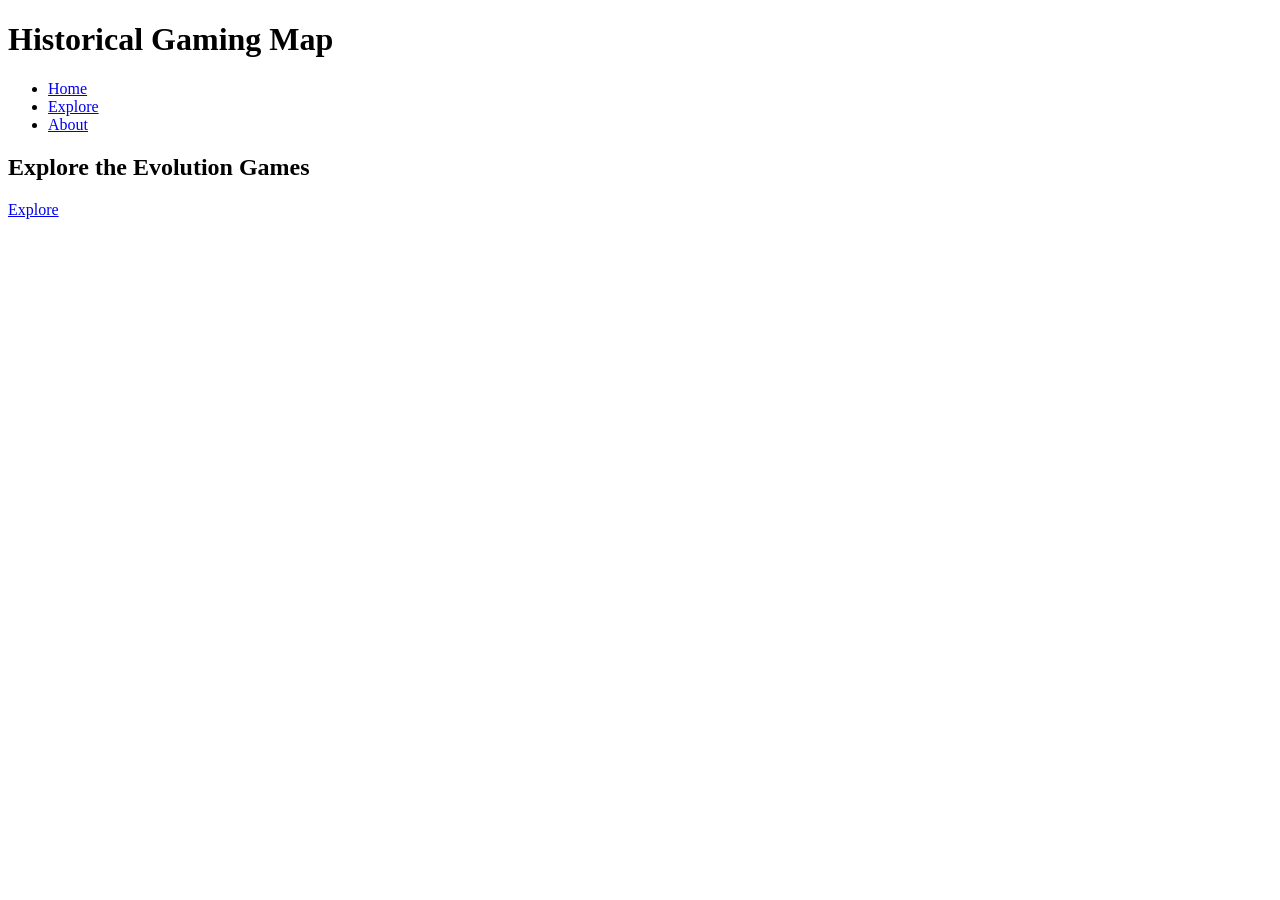
==== index.html @ 4b3b9e88 "Refactor navigation list in index.html Signed-off-by: Mikey <michaeldedeji@gmail.com>" ====
<!DOCTYPE html>
  <html lang="en"> 
   <head>
    <meta charset="UTF-8">
    <meta name="viewport" content="width=device-width, initial-scale=1.0">
    <title>Historical Gaming Map</title>
    <link rel="stylesheet" href="style.css">
</head>
    
   <body>
    <header>
      <h1>Historical Gaming Map</h1>
  <nav>
    <ul>
        <li>
            <a href="index.html">Home</a>
        </li>

        <li>
            <a href="map.html">Explore</a>
        </li>

        <li>
            <a href="about.html">About</a>
        </li>
    </ul>
</nav>
    </header>
<main>
    <section>
       <h2>Explore the Evolution Games</h2>   
          <a href="#">Explore</a>
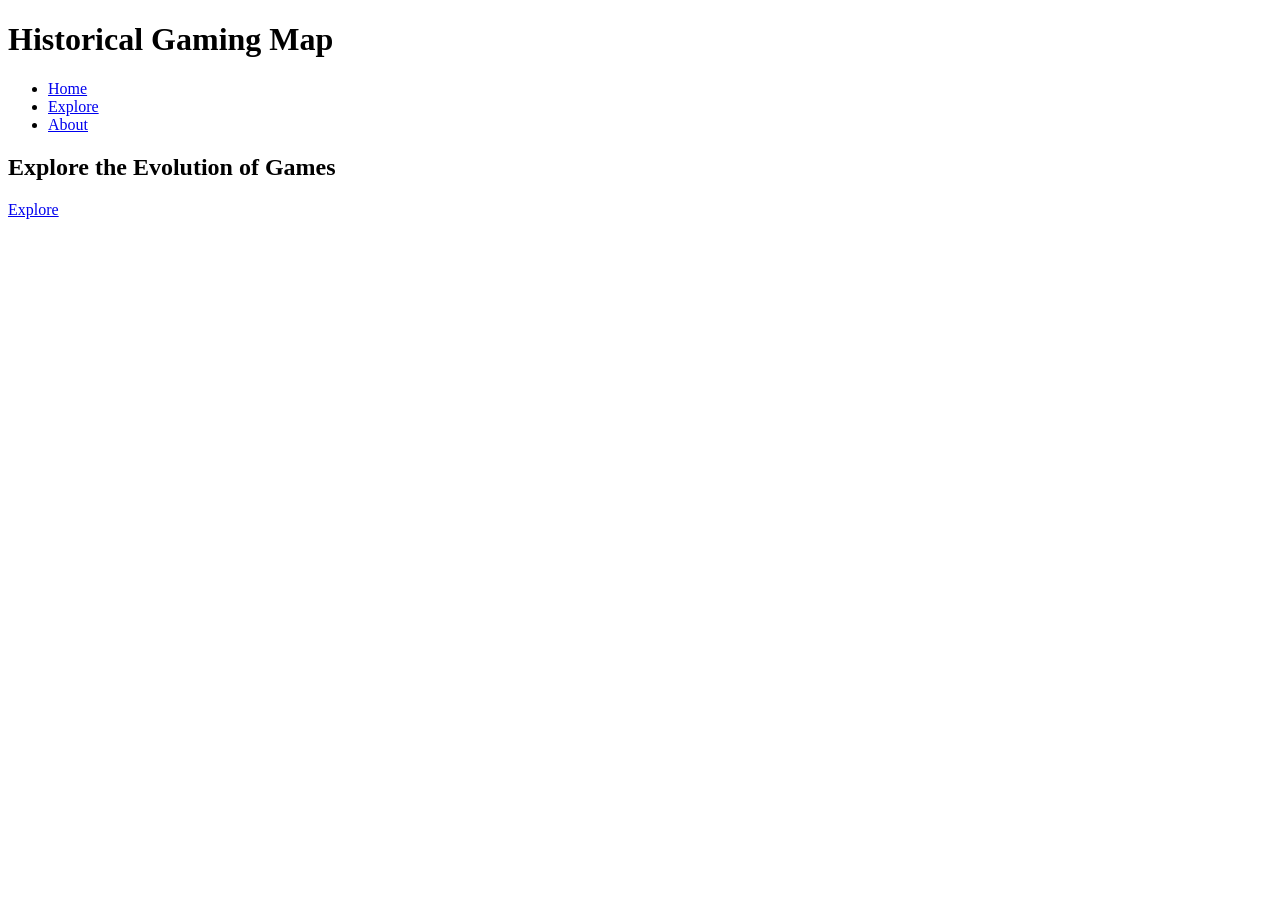
==== commit 5781c3f1: "Update section for game exploration layout Signed-off-by: Mikey <michaeldedeji@gmail.com>" ====
--- a/index.html
+++ b/index.html
@@ -27,6 +27,9 @@
 </nav>
     </header>
 <main>
-    <section>
-       <h2>Explore the Evolution Games</h2>   
-          <a href="#">Explore</a>
+    <section class="game-map">
+    <h2>Explore the Evolution of Games</h2>
+
+    <div class="map-nodes">
+        <a href="#" class="map-node">Explore</a>
+    </div>
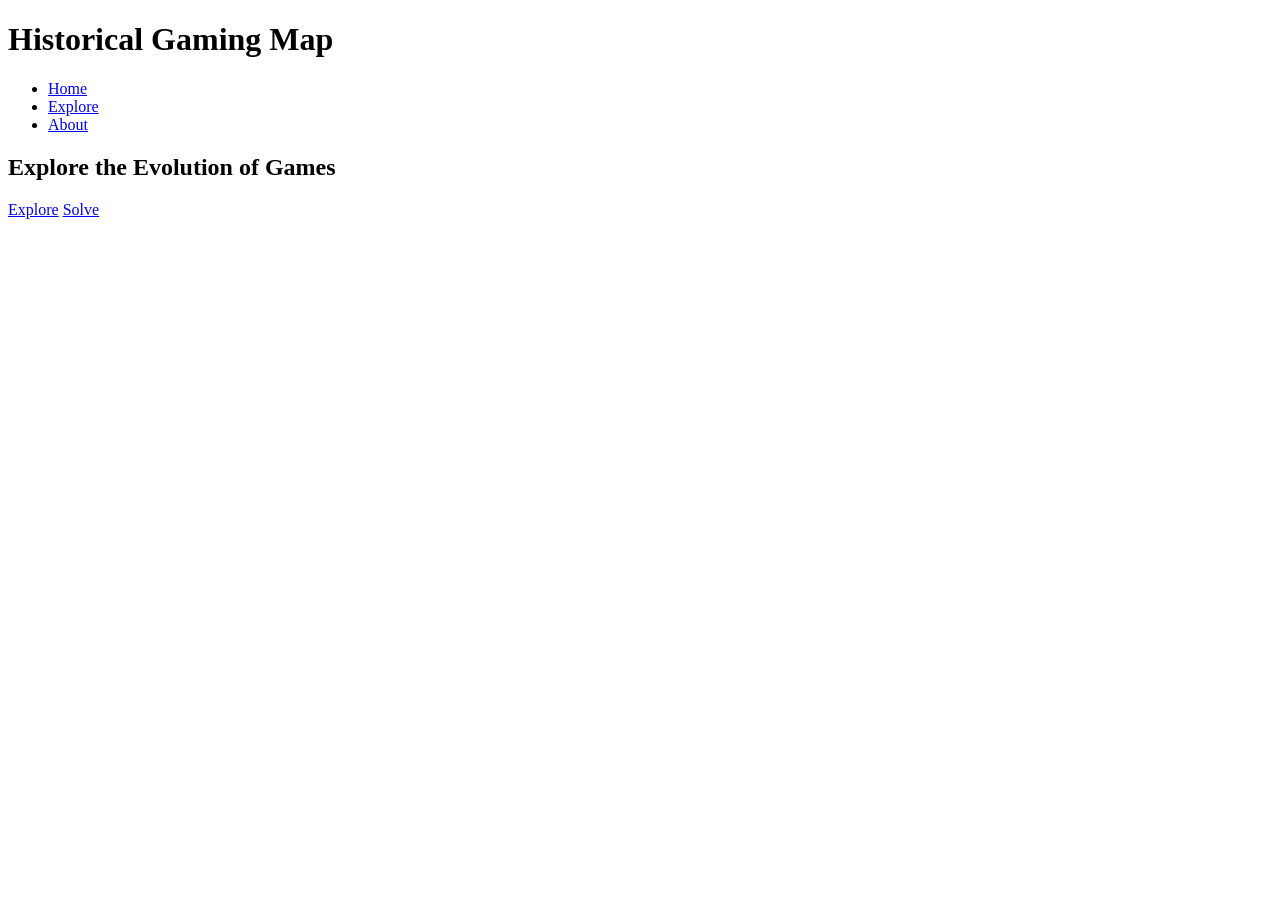
==== commit c136ccaa: "Update index.html Signed-off-by: Mikey <michaeldedeji@gmail.com>" ====
--- a/index.html
+++ b/index.html
@@ -31,5 +31,11 @@
     <h2>Explore the Evolution of Games</h2>
 
     <div class="map-nodes">
-        <a href="#" class="map-node">Explore</a>
-    </div>
+    <a href="#" class="map-node">Explore</a>
+    <a href="#" class="map-node">Solve</a>
+</div>
+</section>
+
+    </main>
+    </body>
+    </html>
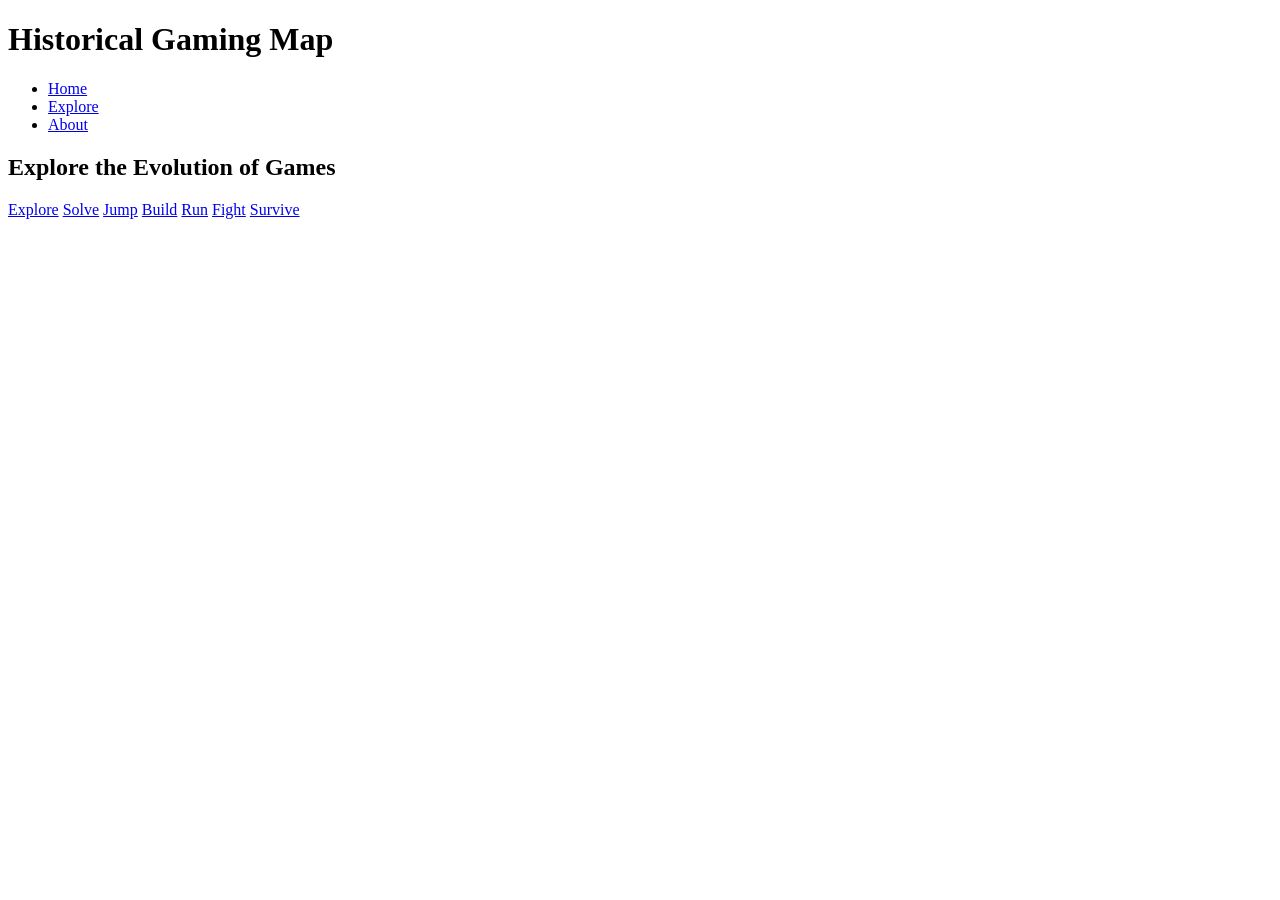
==== commit 661a6dd7: "Add new game actions to the game map Signed-off-by: Mikey <michaeldedeji@gmail.com>" ====
--- a/index.html
+++ b/index.html
@@ -31,10 +31,15 @@
     <h2>Explore the Evolution of Games</h2>
 
     <div class="map-nodes">
-    <a href="#" class="map-node">Explore</a>
-    <a href="#" class="map-node">Solve</a>
+    <a href="#" class="map-node explore ">Explore</a>
+    <a href="#" class="map-node solve">Solve</a>
+    <a href="#" class="map-node jump">Jump</a>
+    <a href="#" class="map-node build">Build</a>
+    <a href="#" class="map-node run">Run</a>
+    <a href="#" class="map-node fight">Fight</a>
+    <a href="#" class="map-node survive">Survive</a>
 </div>
-</section>
+    </section>
 
     </main>
     </body>
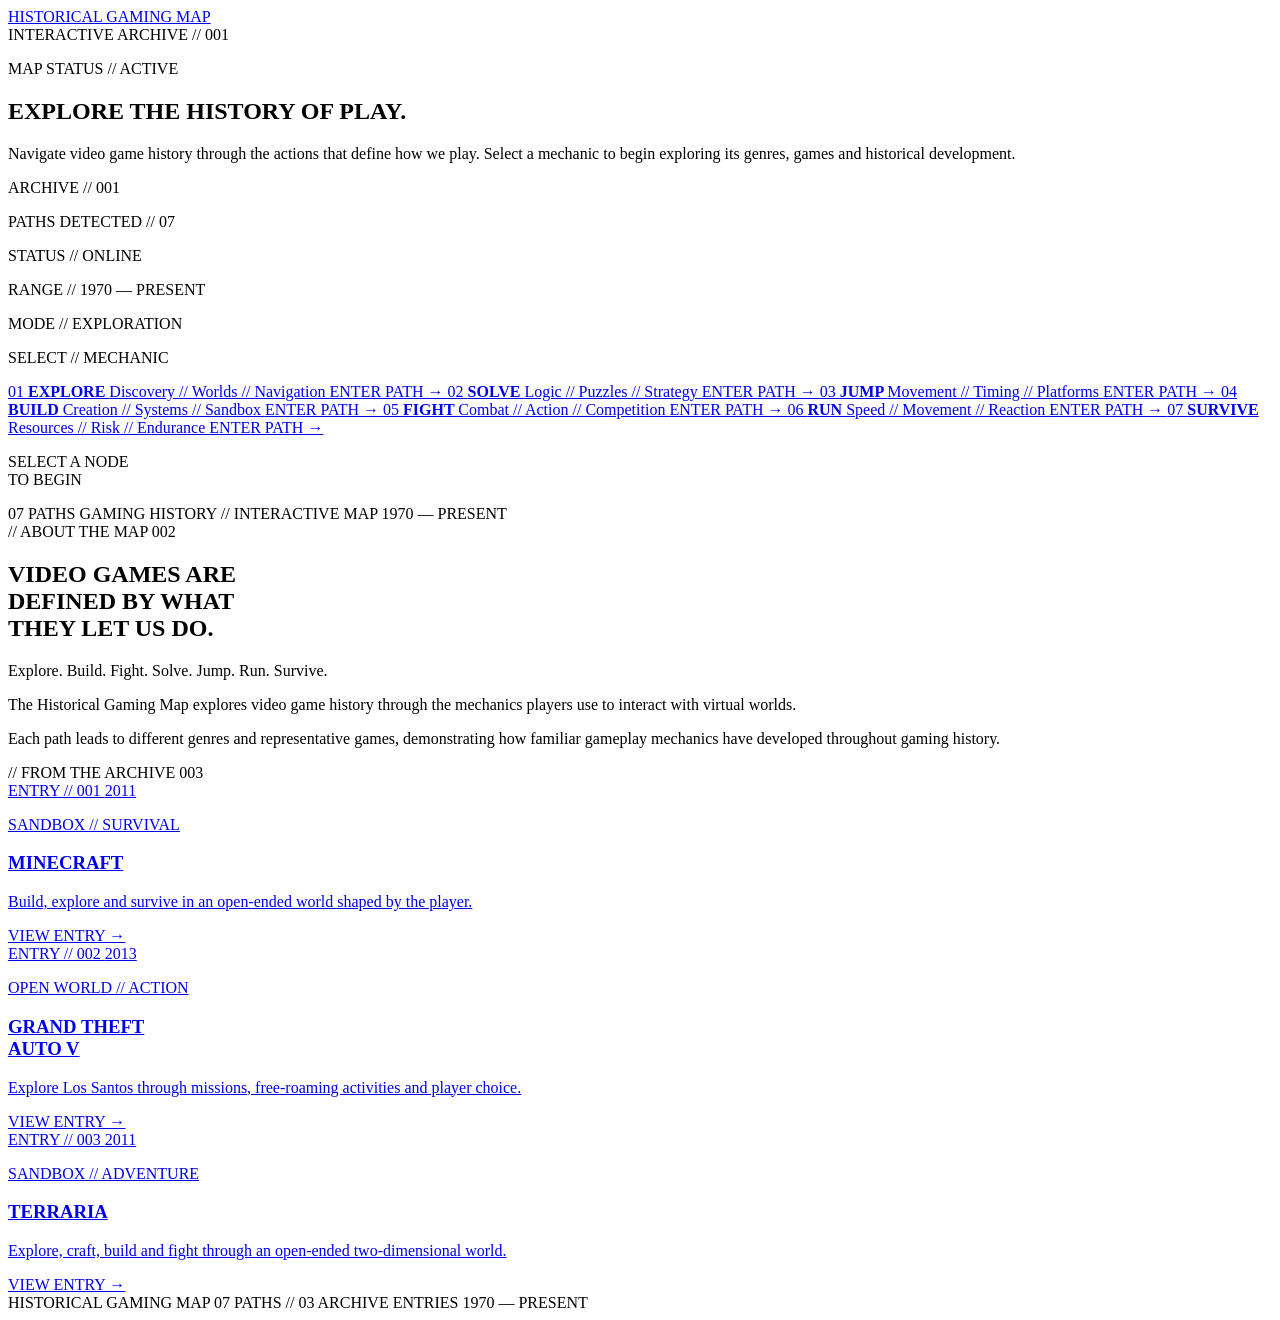
==== commit 2b7cdc06: "Update index.html Signed-off-by: Mikey <michaeldedeji@gmail.com>" ====
--- a/index.html
+++ b/index.html
@@ -1,46 +1,583 @@
 <!DOCTYPE html>
-  <html lang="en"> 
-   <head>
+<html lang="en">
+
+<head>
     <meta charset="UTF-8">
     <meta name="viewport" content="width=device-width, initial-scale=1.0">
+
     <title>Historical Gaming Map</title>
+
     <link rel="stylesheet" href="style.css">
 </head>
-    
-   <body>
-    <header>
-      <h1>Historical Gaming Map</h1>
-  <nav>
-    <ul>
-        <li>
-            <a href="index.html">Home</a>
-        </li>
-
-        <li>
-            <a href="map.html">Explore</a>
-        </li>
-
-        <li>
-            <a href="about.html">About</a>
-        </li>
-    </ul>
-</nav>
-    </header>
-<main>
-    <section class="game-map">
-    <h2>Explore the Evolution of Games</h2>
-
-    <div class="map-nodes">
-    <a href="#" class="map-node explore ">Explore</a>
-    <a href="#" class="map-node solve">Solve</a>
-    <a href="#" class="map-node jump">Jump</a>
-    <a href="#" class="map-node build">Build</a>
-    <a href="#" class="map-node run">Run</a>
-    <a href="#" class="map-node fight">Fight</a>
-    <a href="#" class="map-node survive">Survive</a>
-</div>
-    </section>
+
+<body>
+
+    <main class="home-page">
+
+
+        <!-- =========================
+             TOP NAVIGATION
+        ========================== -->
+
+        <header class="home-nav">
+
+            <a href="index.html" class="home-logo">
+                HISTORICAL GAMING MAP
+            </a>
+
+            <div class="home-nav-info">
+                <span>INTERACTIVE ARCHIVE</span>
+                <span>//</span>
+                <span>001</span>
+            </div>
+
+        </header>
+
+
+        <!-- =========================
+             INTRODUCTION
+        ========================== -->
+
+        <section class="map-intro">
+
+            <p class="map-status">
+                MAP STATUS // ACTIVE
+            </p>
+
+            <h1>
+                EXPLORE THE
+                <span>HISTORY OF PLAY.</span>
+            </h1>
+
+            <p class="map-description">
+                Navigate video game history through the actions that define
+                how we play. Select a mechanic to begin exploring its genres,
+                games and historical development.
+            </p>
+
+        </section>
+
+
+        <!-- =========================
+             INTERACTIVE MAP
+        ========================== -->
+
+        <section class="mechanic-map" id="paths">
+
+
+            <!-- LEFT MAP INFORMATION -->
+
+            <div class="map-interface map-interface-left">
+
+                <p>ARCHIVE // 001</p>
+                <p>PATHS DETECTED // 07</p>
+                <p>STATUS // ONLINE</p>
+
+            </div>
+
+
+            <!-- RIGHT MAP INFORMATION -->
+
+            <div class="map-interface map-interface-right">
+
+                <p>RANGE // 1970 — PRESENT</p>
+                <p>MODE // EXPLORATION</p>
+                <p>SELECT // MECHANIC</p>
+
+            </div>
+
+
+            <!-- =========================
+                 MAP CONNECTION LINES
+            ========================== -->
+
+            <div class="map-line line-one"></div>
+            <div class="map-line line-two"></div>
+            <div class="map-line line-three"></div>
+            <div class="map-line line-four"></div>
+            <div class="map-line line-five"></div>
+
+
+            <!-- =========================
+                 NODE 01 - EXPLORE
+            ========================== -->
+
+            <a href="map.html"
+               class="mechanic-node node-explore">
+
+                <span class="node-number">
+                    01
+                </span>
+
+                <span class="node-dot"></span>
+
+                <strong>
+                    EXPLORE
+                </strong>
+
+                <span class="node-description">
+                    Discovery // Worlds // Navigation
+                </span>
+
+                <span class="node-enter">
+                    ENTER PATH →
+                </span>
+
+            </a>
+
+
+            <!-- =========================
+                 NODE 02 - SOLVE
+            ========================== -->
+
+            <a href="#"
+               class="mechanic-node node-solve">
+
+                <span class="node-number">
+                    02
+                </span>
+
+                <span class="node-dot"></span>
+
+                <strong>
+                    SOLVE
+                </strong>
+
+                <span class="node-description">
+                    Logic // Puzzles // Strategy
+                </span>
+
+                <span class="node-enter">
+                    ENTER PATH →
+                </span>
+
+            </a>
+
+
+            <!-- =========================
+                 NODE 03 - JUMP
+            ========================== -->
+
+            <a href="#"
+               class="mechanic-node node-jump">
+
+                <span class="node-number">
+                    03
+                </span>
+
+                <span class="node-dot"></span>
+
+                <strong>
+                    JUMP
+                </strong>
+
+                <span class="node-description">
+                    Movement // Timing // Platforms
+                </span>
+
+                <span class="node-enter">
+                    ENTER PATH →
+                </span>
+
+            </a>
+
+
+            <!-- =========================
+                 NODE 04 - BUILD
+            ========================== -->
+
+            <a href="#"
+               class="mechanic-node node-build">
+
+                <span class="node-number">
+                    04
+                </span>
+
+                <span class="node-dot"></span>
+
+                <strong>
+                    BUILD
+                </strong>
+
+                <span class="node-description">
+                    Creation // Systems // Sandbox
+                </span>
+
+                <span class="node-enter">
+                    ENTER PATH →
+                </span>
+
+            </a>
+
+
+            <!-- =========================
+                 NODE 05 - FIGHT
+            ========================== -->
+
+            <a href="#"
+               class="mechanic-node node-fight">
+
+                <span class="node-number">
+                    05
+                </span>
+
+                <span class="node-dot"></span>
+
+                <strong>
+                    FIGHT
+                </strong>
+
+                <span class="node-description">
+                    Combat // Action // Competition
+                </span>
+
+                <span class="node-enter">
+                    ENTER PATH →
+                </span>
+
+            </a>
+
+
+            <!-- =========================
+                 NODE 06 - RUN
+            ========================== -->
+
+            <a href="#"
+               class="mechanic-node node-run">
+
+                <span class="node-number">
+                    06
+                </span>
+
+                <span class="node-dot"></span>
+
+                <strong>
+                    RUN
+                </strong>
+
+                <span class="node-description">
+                    Speed // Movement // Reaction
+                </span>
+
+                <span class="node-enter">
+                    ENTER PATH →
+                </span>
+
+            </a>
+
+
+            <!-- =========================
+                 NODE 07 - SURVIVE
+            ========================== -->
+
+            <a href="#"
+               class="mechanic-node node-survive">
+
+                <span class="node-number">
+                    07
+                </span>
+
+                <span class="node-dot"></span>
+
+                <strong>
+                    SURVIVE
+                </strong>
+
+                <span class="node-description">
+                    Resources // Risk // Endurance
+                </span>
+
+                <span class="node-enter">
+                    ENTER PATH →
+                </span>
+
+            </a>
+
+
+            <!-- =========================
+                 MAP INSTRUCTION
+            ========================== -->
+
+            <div class="map-instruction">
+
+                <span class="instruction-line"></span>
+
+                <p>
+                    SELECT A NODE<br>
+                    TO BEGIN
+                </p>
+
+            </div>
+
+
+            <!-- =========================
+                 MAP FOOTER
+            ========================== -->
+
+            <div class="map-footer">
+
+                <span>
+                    07 PATHS
+                </span>
+
+                <span>
+                    GAMING HISTORY // INTERACTIVE MAP
+                </span>
+
+                <span>
+                    1970 — PRESENT
+                </span>
+
+            </div>
+
+        </section>
+
+
+        <!-- =========================
+             ABOUT THE MAP
+        ========================== -->
+
+        <section class="home-about">
+
+            <div class="home-section-label">
+
+                <span>
+                    // ABOUT THE MAP
+                </span>
+
+                <span>
+                    002
+                </span>
+
+            </div>
+
+
+            <div class="about-layout">
+
+
+                <div class="about-title">
+
+                    <h2>
+                        VIDEO GAMES ARE<br>
+                        DEFINED BY WHAT<br>
+                        <span>THEY LET US DO.</span>
+                    </h2>
+
+                </div>
+
+
+                <div class="about-description">
+
+                    <p class="about-mechanics">
+                        Explore. Build. Fight. Solve.
+                        Jump. Run. Survive.
+                    </p>
+
+                    <p>
+                        The Historical Gaming Map explores video game
+                        history through the mechanics players use to
+                        interact with virtual worlds.
+                    </p>
+
+                    <p>
+                        Each path leads to different genres and
+                        representative games, demonstrating how familiar
+                        gameplay mechanics have developed throughout
+                        gaming history.
+                    </p>
+
+                </div>
+
+            </div>
+
+        </section>
+
+
+        <!-- =========================
+             FEATURED ARCHIVE
+        ========================== -->
+
+        <section class="featured-archive">
+
+            <div class="home-section-label">
+
+                <span>
+                    // FROM THE ARCHIVE
+                </span>
+
+                <span>
+                    003
+                </span>
+
+            </div>
+
+
+            <div class="archive-grid">
+
+
+                <!-- =====================
+                     MINECRAFT
+                ====================== -->
+
+                <a href="minecraft.html"
+                   class="archive-entry minecraft-entry">
+
+                    <div class="archive-entry-top">
+
+                        <span>
+                            ENTRY // 001
+                        </span>
+
+                        <span>
+                            2011
+                        </span>
+
+                    </div>
+
+
+                    <div class="archive-entry-content">
+
+                        <p class="archive-type">
+                            SANDBOX // SURVIVAL
+                        </p>
+
+                        <h3>
+                            MINECRAFT
+                        </h3>
+
+                        <p class="archive-summary">
+                            Build, explore and survive in an
+                            open-ended world shaped by the player.
+                        </p>
+
+                    </div>
+
+
+                    <span class="archive-open">
+                        VIEW ENTRY →
+                    </span>
+
+                </a>
+
+
+                <!-- =====================
+                     GRAND THEFT AUTO V
+                ====================== -->
+
+                <a href="gta5.html"
+                   class="archive-entry gta-entry">
+
+                    <div class="archive-entry-top">
+
+                        <span>
+                            ENTRY // 002
+                        </span>
+
+                        <span>
+                            2013
+                        </span>
+
+                    </div>
+
+
+                    <div class="archive-entry-content">
+
+                        <p class="archive-type">
+                            OPEN WORLD // ACTION
+                        </p>
+
+                        <h3>
+                            GRAND THEFT<br>
+                            AUTO V
+                        </h3>
+
+                        <p class="archive-summary">
+                            Explore Los Santos through missions,
+                            free-roaming activities and player choice.
+                        </p>
+
+                    </div>
+
+
+                    <span class="archive-open">
+                        VIEW ENTRY →
+                    </span>
+
+                </a>
+
+
+                <!-- =====================
+                     TERRARIA
+                ====================== -->
+
+                <a href="terraria.html"
+                   class="archive-entry terraria-entry">
+
+                    <div class="archive-entry-top">
+
+                        <span>
+                            ENTRY // 003
+                        </span>
+
+                        <span>
+                            2011
+                        </span>
+
+                    </div>
+
+
+                    <div class="archive-entry-content">
+
+                        <p class="archive-type">
+                            SANDBOX // ADVENTURE
+                        </p>
+
+                        <h3>
+                            TERRARIA
+                        </h3>
+
+                        <p class="archive-summary">
+                            Explore, craft, build and fight through
+                            an open-ended two-dimensional world.
+                        </p>
+
+                    </div>
+
+
+                    <span class="archive-open">
+                        VIEW ENTRY →
+                    </span>
+
+                </a>
+
+            </div>
+
+        </section>
+
+
+        <!-- =========================
+             FOOTER
+        ========================== -->
+
+        <footer class="home-footer">
+
+            <span>
+                HISTORICAL GAMING MAP
+            </span>
+
+            <span>
+                07 PATHS // 03 ARCHIVE ENTRIES
+            </span>
+
+            <span>
+                1970 — PRESENT
+            </span>
+
+        </footer>
+
 
     </main>
-    </body>
-    </html>
+
+</body>
+
+</html>
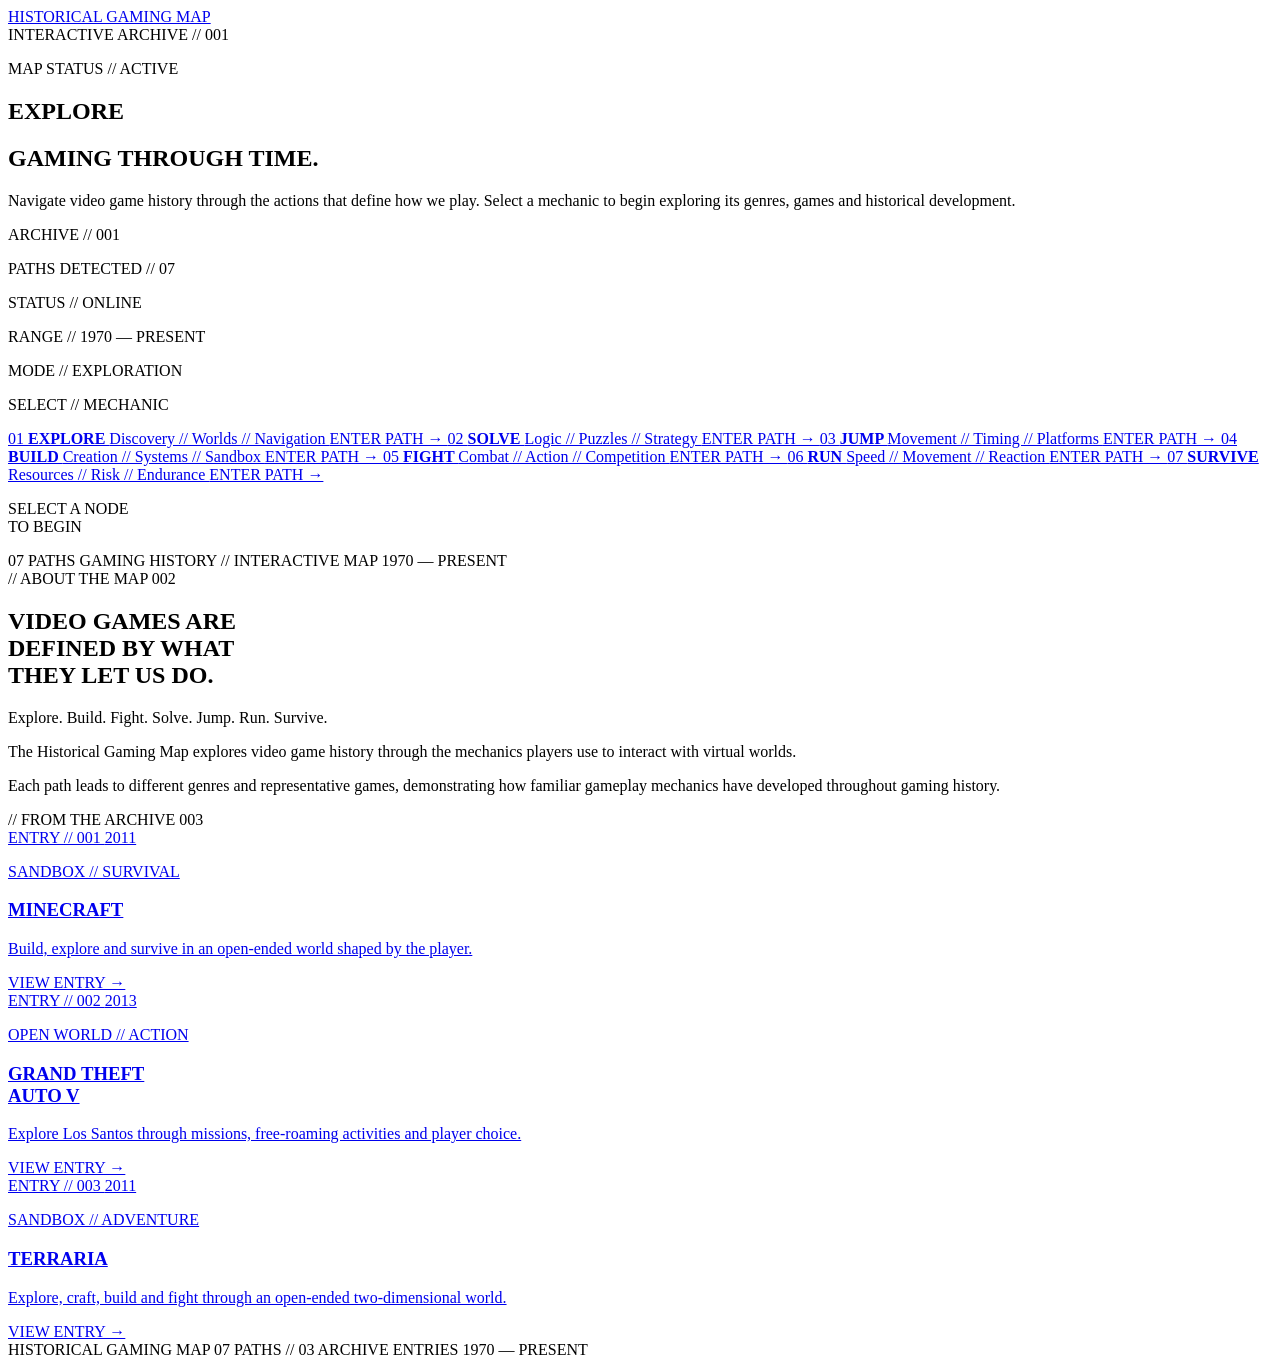
==== commit 9649d379: "Update index.html Signed-off-by: Mikey <michaeldedeji@gmail.com>" ====
--- a/index.html
+++ b/index.html
@@ -44,10 +44,8 @@
                 MAP STATUS // ACTIVE
             </p>
 
-            <h1>
-                EXPLORE THE
-                <span>HISTORY OF PLAY.</span>
-            </h1>
+            <h1>EXPLORE</h1>
+      <h2>GAMING THROUGH TIME.</h2>
 
             <p class="map-description">
                 Navigate video game history through the actions that define
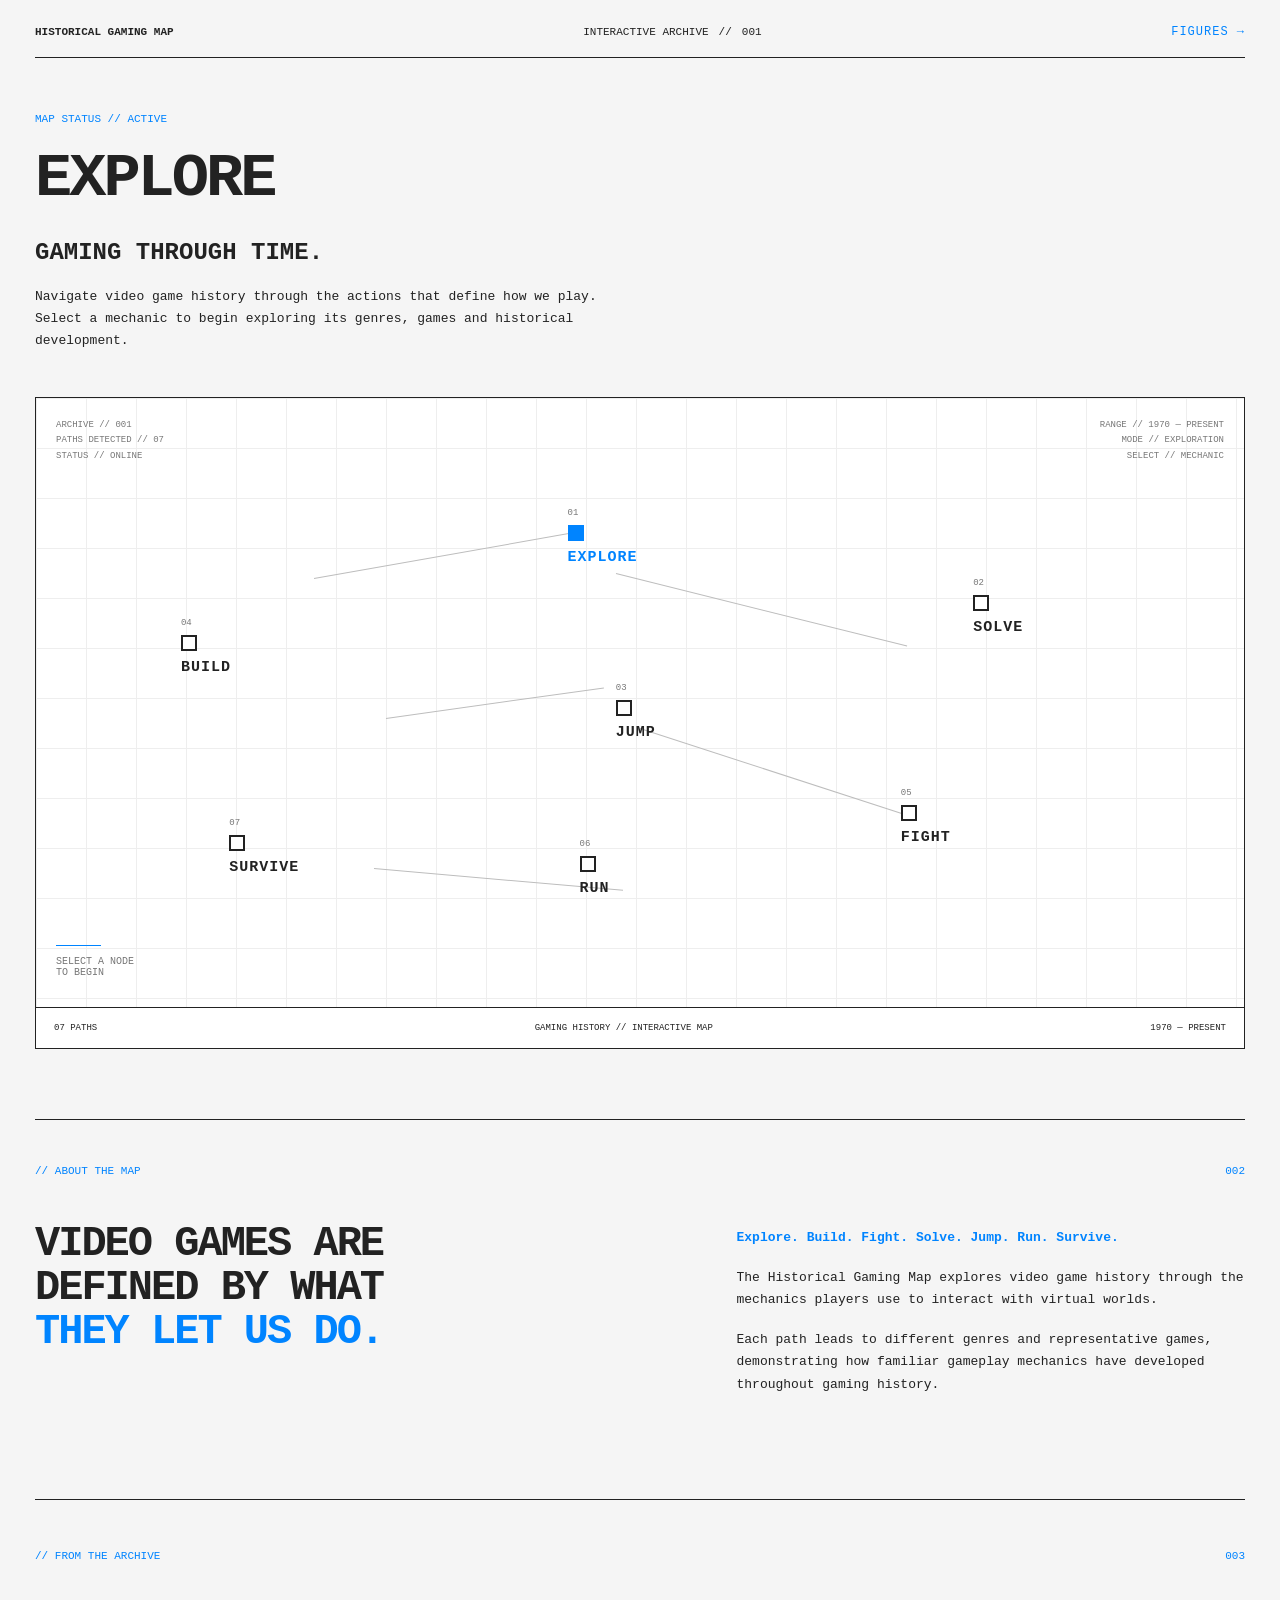
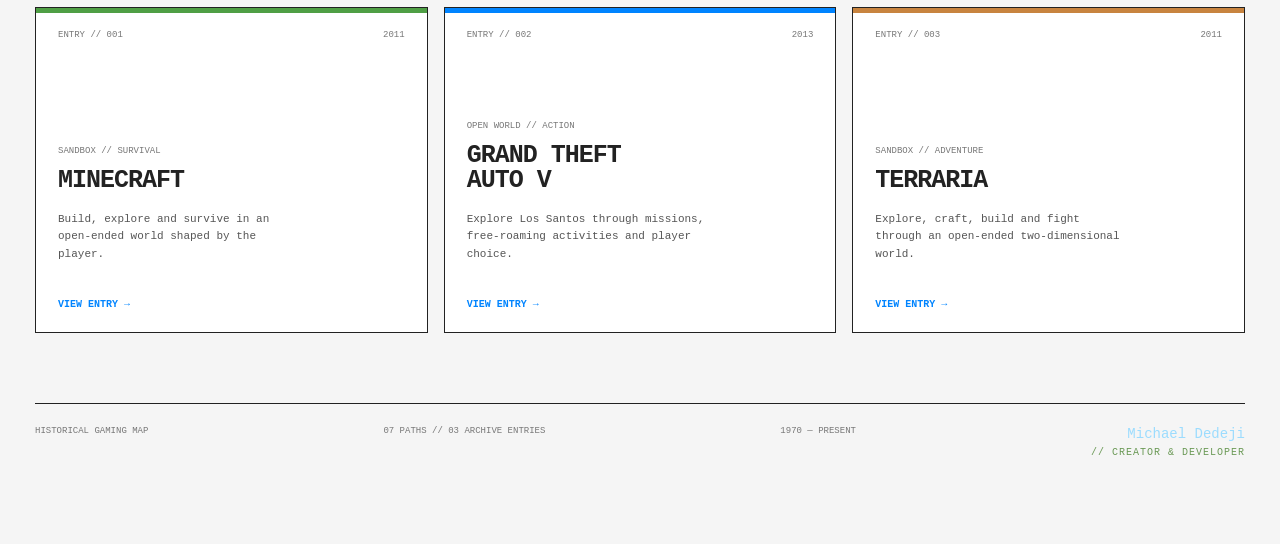
==== commit a1013702: "Add files via upload Signed-off-by: Mikey <michaeldedeji@gmail.com>" ====
--- a/index.html
+++ b/index.html
@@ -1,581 +1,585 @@
-<!DOCTYPE html>
-<html lang="en">
-
-<head>
-    <meta charset="UTF-8">
-    <meta name="viewport" content="width=device-width, initial-scale=1.0">
-
-    <title>Historical Gaming Map</title>
-
-    <link rel="stylesheet" href="style.css">
-</head>
-
-<body>
-
-    <main class="home-page">
-
-
-        <!-- =========================
-             TOP NAVIGATION
-        ========================== -->
-
-        <header class="home-nav">
-
-            <a href="index.html" class="home-logo">
-                HISTORICAL GAMING MAP
-            </a>
-
-            <div class="home-nav-info">
-                <span>INTERACTIVE ARCHIVE</span>
-                <span>//</span>
-                <span>001</span>
-            </div>
-
-        </header>
-
-
-        <!-- =========================
-             INTRODUCTION
-        ========================== -->
-
-        <section class="map-intro">
-
-            <p class="map-status">
-                MAP STATUS // ACTIVE
-            </p>
-
-            <h1>EXPLORE</h1>
-      <h2>GAMING THROUGH TIME.</h2>
-
-            <p class="map-description">
-                Navigate video game history through the actions that define
-                how we play. Select a mechanic to begin exploring its genres,
-                games and historical development.
-            </p>
-
-        </section>
-
-
-        <!-- =========================
-             INTERACTIVE MAP
-        ========================== -->
-
-        <section class="mechanic-map" id="paths">
-
-
-            <!-- LEFT MAP INFORMATION -->
-
-            <div class="map-interface map-interface-left">
-
-                <p>ARCHIVE // 001</p>
-                <p>PATHS DETECTED // 07</p>
-                <p>STATUS // ONLINE</p>
-
-            </div>
-
-
-            <!-- RIGHT MAP INFORMATION -->
-
-            <div class="map-interface map-interface-right">
-
-                <p>RANGE // 1970 — PRESENT</p>
-                <p>MODE // EXPLORATION</p>
-                <p>SELECT // MECHANIC</p>
-
-            </div>
-
-
-            <!-- =========================
-                 MAP CONNECTION LINES
-            ========================== -->
-
-            <div class="map-line line-one"></div>
-            <div class="map-line line-two"></div>
-            <div class="map-line line-three"></div>
-            <div class="map-line line-four"></div>
-            <div class="map-line line-five"></div>
-
-
-            <!-- =========================
-                 NODE 01 - EXPLORE
-            ========================== -->
-
-            <a href="map.html"
-               class="mechanic-node node-explore">
-
-                <span class="node-number">
-                    01
-                </span>
-
-                <span class="node-dot"></span>
-
-                <strong>
-                    EXPLORE
-                </strong>
-
-                <span class="node-description">
-                    Discovery // Worlds // Navigation
-                </span>
-
-                <span class="node-enter">
-                    ENTER PATH →
-                </span>
-
-            </a>
-
-
-            <!-- =========================
-                 NODE 02 - SOLVE
-            ========================== -->
-
-            <a href="#"
-               class="mechanic-node node-solve">
-
-                <span class="node-number">
-                    02
-                </span>
-
-                <span class="node-dot"></span>
-
-                <strong>
-                    SOLVE
-                </strong>
-
-                <span class="node-description">
-                    Logic // Puzzles // Strategy
-                </span>
-
-                <span class="node-enter">
-                    ENTER PATH →
-                </span>
-
-            </a>
-
-
-            <!-- =========================
-                 NODE 03 - JUMP
-            ========================== -->
-
-            <a href="#"
-               class="mechanic-node node-jump">
-
-                <span class="node-number">
-                    03
-                </span>
-
-                <span class="node-dot"></span>
-
-                <strong>
-                    JUMP
-                </strong>
-
-                <span class="node-description">
-                    Movement // Timing // Platforms
-                </span>
-
-                <span class="node-enter">
-                    ENTER PATH →
-                </span>
-
-            </a>
-
-
-            <!-- =========================
-                 NODE 04 - BUILD
-            ========================== -->
-
-            <a href="#"
-               class="mechanic-node node-build">
-
-                <span class="node-number">
-                    04
-                </span>
-
-                <span class="node-dot"></span>
-
-                <strong>
-                    BUILD
-                </strong>
-
-                <span class="node-description">
-                    Creation // Systems // Sandbox
-                </span>
-
-                <span class="node-enter">
-                    ENTER PATH →
-                </span>
-
-            </a>
-
-
-            <!-- =========================
-                 NODE 05 - FIGHT
-            ========================== -->
-
-            <a href="#"
-               class="mechanic-node node-fight">
-
-                <span class="node-number">
-                    05
-                </span>
-
-                <span class="node-dot"></span>
-
-                <strong>
-                    FIGHT
-                </strong>
-
-                <span class="node-description">
-                    Combat // Action // Competition
-                </span>
-
-                <span class="node-enter">
-                    ENTER PATH →
-                </span>
-
-            </a>
-
-
-            <!-- =========================
-                 NODE 06 - RUN
-            ========================== -->
-
-            <a href="#"
-               class="mechanic-node node-run">
-
-                <span class="node-number">
-                    06
-                </span>
-
-                <span class="node-dot"></span>
-
-                <strong>
-                    RUN
-                </strong>
-
-                <span class="node-description">
-                    Speed // Movement // Reaction
-                </span>
-
-                <span class="node-enter">
-                    ENTER PATH →
-                </span>
-
-            </a>
-
-
-            <!-- =========================
-                 NODE 07 - SURVIVE
-            ========================== -->
-
-            <a href="#"
-               class="mechanic-node node-survive">
-
-                <span class="node-number">
-                    07
-                </span>
-
-                <span class="node-dot"></span>
-
-                <strong>
-                    SURVIVE
-                </strong>
-
-                <span class="node-description">
-                    Resources // Risk // Endurance
-                </span>
-
-                <span class="node-enter">
-                    ENTER PATH →
-                </span>
-
-            </a>
-
-
-            <!-- =========================
-                 MAP INSTRUCTION
-            ========================== -->
-
-            <div class="map-instruction">
-
-                <span class="instruction-line"></span>
-
-                <p>
-                    SELECT A NODE<br>
-                    TO BEGIN
-                </p>
-
-            </div>
-
-
-            <!-- =========================
-                 MAP FOOTER
-            ========================== -->
-
-            <div class="map-footer">
-
-                <span>
-                    07 PATHS
-                </span>
-
-                <span>
-                    GAMING HISTORY // INTERACTIVE MAP
-                </span>
-
-                <span>
-                    1970 — PRESENT
-                </span>
-
-            </div>
-
-        </section>
-
-
-        <!-- =========================
-             ABOUT THE MAP
-        ========================== -->
-
-        <section class="home-about">
-
-            <div class="home-section-label">
-
-                <span>
-                    // ABOUT THE MAP
-                </span>
-
-                <span>
-                    002
-                </span>
-
-            </div>
-
-
-            <div class="about-layout">
-
-
-                <div class="about-title">
-
-                    <h2>
-                        VIDEO GAMES ARE<br>
-                        DEFINED BY WHAT<br>
-                        <span>THEY LET US DO.</span>
-                    </h2>
-
-                </div>
-
-
-                <div class="about-description">
-
-                    <p class="about-mechanics">
-                        Explore. Build. Fight. Solve.
-                        Jump. Run. Survive.
-                    </p>
-
-                    <p>
-                        The Historical Gaming Map explores video game
-                        history through the mechanics players use to
-                        interact with virtual worlds.
-                    </p>
-
-                    <p>
-                        Each path leads to different genres and
-                        representative games, demonstrating how familiar
-                        gameplay mechanics have developed throughout
-                        gaming history.
-                    </p>
-
-                </div>
-
-            </div>
-
-        </section>
-
-
-        <!-- =========================
-             FEATURED ARCHIVE
-        ========================== -->
-
-        <section class="featured-archive">
-
-            <div class="home-section-label">
-
-                <span>
-                    // FROM THE ARCHIVE
-                </span>
-
-                <span>
-                    003
-                </span>
-
-            </div>
-
-
-            <div class="archive-grid">
-
-
-                <!-- =====================
-                     MINECRAFT
-                ====================== -->
-
-                <a href="minecraft.html"
-                   class="archive-entry minecraft-entry">
-
-                    <div class="archive-entry-top">
-
-                        <span>
-                            ENTRY // 001
-                        </span>
-
-                        <span>
-                            2011
-                        </span>
-
-                    </div>
-
-
-                    <div class="archive-entry-content">
-
-                        <p class="archive-type">
-                            SANDBOX // SURVIVAL
-                        </p>
-
-                        <h3>
-                            MINECRAFT
-                        </h3>
-
-                        <p class="archive-summary">
-                            Build, explore and survive in an
-                            open-ended world shaped by the player.
-                        </p>
-
-                    </div>
-
-
-                    <span class="archive-open">
-                        VIEW ENTRY →
-                    </span>
-
-                </a>
-
-
-                <!-- =====================
-                     GRAND THEFT AUTO V
-                ====================== -->
-
-                <a href="gta5.html"
-                   class="archive-entry gta-entry">
-
-                    <div class="archive-entry-top">
-
-                        <span>
-                            ENTRY // 002
-                        </span>
-
-                        <span>
-                            2013
-                        </span>
-
-                    </div>
-
-
-                    <div class="archive-entry-content">
-
-                        <p class="archive-type">
-                            OPEN WORLD // ACTION
-                        </p>
-
-                        <h3>
-                            GRAND THEFT<br>
-                            AUTO V
-                        </h3>
-
-                        <p class="archive-summary">
-                            Explore Los Santos through missions,
-                            free-roaming activities and player choice.
-                        </p>
-
-                    </div>
-
-
-                    <span class="archive-open">
-                        VIEW ENTRY →
-                    </span>
-
-                </a>
-
-
-                <!-- =====================
-                     TERRARIA
-                ====================== -->
-
-                <a href="terraria.html"
-                   class="archive-entry terraria-entry">
-
-                    <div class="archive-entry-top">
-
-                        <span>
-                            ENTRY // 003
-                        </span>
-
-                        <span>
-                            2011
-                        </span>
-
-                    </div>
-
-
-                    <div class="archive-entry-content">
-
-                        <p class="archive-type">
-                            SANDBOX // ADVENTURE
-                        </p>
-
-                        <h3>
-                            TERRARIA
-                        </h3>
-
-                        <p class="archive-summary">
-                            Explore, craft, build and fight through
-                            an open-ended two-dimensional world.
-                        </p>
-
-                    </div>
-
-
-                    <span class="archive-open">
-                        VIEW ENTRY →
-                    </span>
-
-                </a>
-
-            </div>
-
-        </section>
-
-
-        <!-- =========================
-             FOOTER
-        ========================== -->
-
-        <footer class="home-footer">
-
-            <span>
-                HISTORICAL GAMING MAP
-            </span>
-
-            <span>
-                07 PATHS // 03 ARCHIVE ENTRIES
-            </span>
-
-            <span>
-                1970 — PRESENT
-            </span>
-
-        </footer>
-
-
-    </main>
-
-</body>
-
-</html>
+<!DOCTYPE html>
+<html lang="en">
+
+<head>
+    <meta charset="UTF-8">
+    <meta name="viewport" content="width=device-width, initial-scale=1.0">
+
+    <title>Historical Gaming Map</title>
+
+    <link rel="stylesheet" href="style.css">
+</head>
+
+<body>
+
+    <main class="home-page">
+
+
+        <!-- =========================
+             TOP NAVIGATION
+        ========================== -->
+
+     
+<header class="home-nav">
+
+    <a href="index.html" class="home-logo">
+        HISTORICAL GAMING MAP
+    </a>
+
+    <div class="home-nav-info">
+        <span>INTERACTIVE ARCHIVE</span>
+        <span>//</span>
+        <span>001</span>
+    </div>
+
+    <a href="figures.html" class="figures-nav-link">
+        FIGURES →
+    </a>
+
+</header>
+
+
+        <!-- =========================
+             INTRODUCTION
+        ========================== -->
+
+        <section class="map-intro">
+
+            <p class="map-status">
+                MAP STATUS // ACTIVE
+            </p>
+
+            <h1>EXPLORE</h1>
+      <h2>GAMING THROUGH TIME.</h2>
+
+            <p class="map-description">
+                Navigate video game history through the actions that define
+                how we play. Select a mechanic to begin exploring its genres,
+                games and historical development.
+            </p>
+
+        </section>
+
+
+        <!-- =========================
+             INTERACTIVE MAP
+        ========================== -->
+
+        <section class="mechanic-map" id="paths">
+
+
+            <!-- LEFT MAP INFORMATION -->
+
+            <div class="map-interface map-interface-left">
+
+                <p>ARCHIVE // 001</p>
+                <p>PATHS DETECTED // 07</p>
+                <p>STATUS // ONLINE</p>
+
+            </div>
+
+
+            <!-- RIGHT MAP INFORMATION -->
+
+            <div class="map-interface map-interface-right">
+
+                <p>RANGE // 1970 — PRESENT</p>
+                <p>MODE // EXPLORATION</p>
+                <p>SELECT // MECHANIC</p>
+
+            </div>
+
+
+            <!-- =========================
+                 MAP CONNECTION LINES
+            ========================== -->
+
+            <div class="map-line line-one"></div>
+            <div class="map-line line-two"></div>
+            <div class="map-line line-three"></div>
+            <div class="map-line line-four"></div>
+            <div class="map-line line-five"></div>
+
+
+            <!-- =========================
+                 NODE 01 - EXPLORE
+            ========================== -->
+
+            <a href="map.html"
+               class="mechanic-node node-explore">
+
+                <span class="node-number">
+                    01
+                </span>
+
+                <span class="node-dot"></span>
+
+                <strong>
+                    EXPLORE
+                </strong>
+
+                <span class="node-description">
+                    Discovery // Worlds // Navigation
+                </span>
+
+                <span class="node-enter">
+                    ENTER PATH →
+                </span>
+
+            </a>
+
+
+            <!-- =========================
+                 NODE 02 - SOLVE
+            ========================== -->
+
+            <a href="#"
+               class="mechanic-node node-solve">
+
+                <span class="node-number">
+                    02
+                </span>
+
+                <span class="node-dot"></span>
+
+                <strong>
+                    SOLVE
+                </strong>
+
+                <span class="node-description">
+                    Logic // Puzzles // Strategy
+                </span>
+
+                <span class="node-enter">
+                    ENTER PATH →
+                </span>
+
+            </a>
+
+
+            <!-- =========================
+                 NODE 03 - JUMP
+            ========================== -->
+
+            <a href="#"
+               class="mechanic-node node-jump">
+
+                <span class="node-number">
+                    03
+                </span>
+
+                <span class="node-dot"></span>
+
+                <strong>
+                    JUMP
+                </strong>
+
+                <span class="node-description">
+                    Movement // Timing // Platforms
+                </span>
+
+                <span class="node-enter">
+                    ENTER PATH →
+                </span>
+
+            </a>
+
+
+            <!-- =========================
+                 NODE 04 - BUILD
+            ========================== -->
+
+            <a href="#"
+               class="mechanic-node node-build">
+
+                <span class="node-number">
+                    04
+                </span>
+
+                <span class="node-dot"></span>
+
+                <strong>
+                    BUILD
+                </strong>
+
+                <span class="node-description">
+                    Creation // Systems // Sandbox
+                </span>
+
+                <span class="node-enter">
+                    ENTER PATH →
+                </span>
+
+            </a>
+
+
+            <!-- =========================
+                 NODE 05 - FIGHT
+            ========================== -->
+
+            <a href="#"
+               class="mechanic-node node-fight">
+
+                <span class="node-number">
+                    05
+                </span>
+
+                <span class="node-dot"></span>
+
+                <strong>
+                    FIGHT
+                </strong>
+
+                <span class="node-description">
+                    Combat // Action // Competition
+                </span>
+
+                <span class="node-enter">
+                    ENTER PATH →
+                </span>
+
+            </a>
+
+
+            <!-- =========================
+                 NODE 06 - RUN
+            ========================== -->
+
+            <a href="#"
+               class="mechanic-node node-run">
+
+                <span class="node-number">
+                    06
+                </span>
+
+                <span class="node-dot"></span>
+
+                <strong>
+                    RUN
+                </strong>
+
+                <span class="node-description">
+                    Speed // Movement // Reaction
+                </span>
+
+                <span class="node-enter">
+                    ENTER PATH →
+                </span>
+
+            </a>
+
+
+            <!-- =========================
+                 NODE 07 - SURVIVE
+            ========================== -->
+
+            <a href="#"
+               class="mechanic-node node-survive">
+
+                <span class="node-number">
+                    07
+                </span>
+
+                <span class="node-dot"></span>
+
+                <strong>
+                    SURVIVE
+                </strong>
+
+                <span class="node-description">
+                    Resources // Risk // Endurance
+                </span>
+
+                <span class="node-enter">
+                    ENTER PATH →
+                </span>
+
+            </a>
+
+
+            <!-- =========================
+                 MAP INSTRUCTION
+            ========================== -->
+
+            <div class="map-instruction">
+
+                <span class="instruction-line"></span>
+
+                <p>
+                    SELECT A NODE<br>
+                    TO BEGIN
+                </p>
+
+            </div>
+
+
+            <!-- =========================
+                 MAP FOOTER
+            ========================== -->
+
+            <div class="map-footer">
+
+                <span>
+                    07 PATHS
+                </span>
+
+                <span>
+                    GAMING HISTORY // INTERACTIVE MAP
+                </span>
+
+                <span>
+                    1970 — PRESENT
+                </span>
+
+            </div>
+
+        </section>
+
+
+        <!-- =========================
+             ABOUT THE MAP
+        ========================== -->
+
+        <section class="home-about">
+
+            <div class="home-section-label">
+
+                <span>
+                    // ABOUT THE MAP
+                </span>
+
+                <span>
+                    002
+                </span>
+
+            </div>
+
+
+            <div class="about-layout">
+
+
+                <div class="about-title">
+
+                    <h2>
+                        VIDEO GAMES ARE<br>
+                        DEFINED BY WHAT<br>
+                        <span>THEY LET US DO.</span>
+                    </h2>
+
+                </div>
+
+
+                <div class="about-description">
+
+                    <p class="about-mechanics">
+                        Explore. Build. Fight. Solve.
+                        Jump. Run. Survive.
+                    </p>
+
+                    <p>
+                        The Historical Gaming Map explores video game
+                        history through the mechanics players use to
+                        interact with virtual worlds.
+                    </p>
+
+                    <p>
+                        Each path leads to different genres and
+                        representative games, demonstrating how familiar
+                        gameplay mechanics have developed throughout
+                        gaming history.
+                    </p>
+
+                </div>
+
+            </div>
+
+        </section>
+
+
+        <!-- =========================
+             FEATURED ARCHIVE
+        ========================== -->
+
+        <section class="featured-archive">
+
+            <div class="home-section-label">
+
+                <span>
+                    // FROM THE ARCHIVE
+                </span>
+
+                <span>
+                    003
+                </span>
+
+            </div>
+
+
+            <div class="archive-grid">
+
+
+                <!-- =====================
+                     MINECRAFT
+                ====================== -->
+
+                <a href="minecraft.html"
+                   class="archive-entry minecraft-entry">
+
+                    <div class="archive-entry-top">
+
+                        <span>
+                            ENTRY // 001
+                        </span>
+
+                        <span>
+                            2011
+                        </span>
+
+                    </div>
+
+
+                    <div class="archive-entry-content">
+
+                        <p class="archive-type">
+                            SANDBOX // SURVIVAL
+                        </p>
+
+                        <h3>
+                            MINECRAFT
+                        </h3>
+
+                        <p class="archive-summary">
+                            Build, explore and survive in an
+                            open-ended world shaped by the player.
+                        </p>
+
+                    </div>
+
+
+                    <span class="archive-open">
+                        VIEW ENTRY →
+                    </span>
+
+                </a>
+
+
+                <!-- =====================
+                     GRAND THEFT AUTO V
+                ====================== -->
+
+                <a href="gta5.html"
+                   class="archive-entry gta-entry">
+
+                    <div class="archive-entry-top">
+
+                        <span>
+                            ENTRY // 002
+                        </span>
+
+                        <span>
+                            2013
+                        </span>
+
+                    </div>
+
+
+                    <div class="archive-entry-content">
+
+                        <p class="archive-type">
+                            OPEN WORLD // ACTION
+                        </p>
+
+                        <h3>
+                            GRAND THEFT<br>
+                            AUTO V
+                        </h3>
+
+                        <p class="archive-summary">
+                            Explore Los Santos through missions,
+                            free-roaming activities and player choice.
+                        </p>
+
+                    </div>
+
+
+                    <span class="archive-open">
+                        VIEW ENTRY →
+                    </span>
+
+                </a>
+
+
+                <!-- =====================
+                     TERRARIA
+                ====================== -->
+
+                <a href="terraria.html"
+                   class="archive-entry terraria-entry">
+
+                    <div class="archive-entry-top">
+
+                        <span>
+                            ENTRY // 003
+                        </span>
+
+                        <span>
+                            2011
+                        </span>
+
+                    </div>
+
+
+                    <div class="archive-entry-content">
+
+                        <p class="archive-type">
+                            SANDBOX // ADVENTURE
+                        </p>
+
+                        <h3>
+                            TERRARIA
+                        </h3>
+
+                        <p class="archive-summary">
+                            Explore, craft, build and fight through
+                            an open-ended two-dimensional world.
+                        </p>
+
+                    </div>
+
+
+                    <span class="archive-open">
+                        VIEW ENTRY →
+                    </span>
+
+                </a>
+
+            </div>
+
+        </section>
+
+
+        <!-- =========================
+             FOOTER
+        ========================== -->
+
+        
+<footer class="home-footer">
+
+    <span>
+        HISTORICAL GAMING MAP
+    </span>
+
+    <span>
+        07 PATHS // 03 ARCHIVE ENTRIES
+    </span>
+
+    <span>
+        1970 — PRESENT
+    </span>
+
+    <span class="creator-signature">
+        <span class="signature-name">Michael Dedeji</span>
+        <span class="signature-role">// CREATOR & DEVELOPER</span>
+    </span>
+
+</footer>
--- a/style.css
+++ b/style.css
@@ -0,0 +1,2257 @@
+body {
+    margin: 0;
+    font-family: Consolas, monospace !important;
+    background-color: #f5f5f5;
+    color: #222222;
+}
+header {
+    display: flex;
+    justify-content: space-between;
+    align-items: center;
+}
+nav ul {
+    display: flex;
+    list-style: none;
+    gap: 20px;
+}
+.map-node {
+    position: absolute;
+    border: 1px solid blue;
+    padding: 20px 30px;
+    border-radius: 10%;
+    text-decoration: none;
+    color: black;
+}
+.map-node:hover {
+    background-color: blue;
+    color: white;
+}
+.map-nodes {
+    position: relative;
+    height: 600px;
+    border: 1px solid black;
+}
+.explore {
+    top: 20px;
+    left: 100px;
+}
+.solve {
+    top: 20px;
+    left: 500px;
+}
+.jump {
+    top: 140px;
+    left: 180px;
+}
+.build {
+    top: 140px;
+    left: 600px;
+}
+.create {
+    top: 260px;
+    left: 390px;
+}
+.run {
+    top: 380px;
+    left: 120px;
+}
+.fight {
+    top: 380px;
+    left: 580px;
+}
+.survive {
+    top: 500px;
+    left: 390px;
+}
+.explorer-header {
+    display: flex;
+    align-items: center;
+    justify-content: space-between;
+}
+.genre-node {
+    position: absolute;
+    border: 1px solid blue;
+    padding: 20px 30px;
+    border-radius: 10%;
+    text-decoration: none;
+    color: black;
+}
+.genre-nodes {
+    position: relative;
+    height: 600px;
+    border: 1px solid black;
+}
+.adventure {
+    top: 40px;
+    left: 100px;
+}
+.game-comparison {
+    top: 35px;
+    left: 500px;
+}
+.open-world {
+    top: 160px;
+    left: 280px;
+}
+.sandbox {
+    top: 300px;
+    left: 70px;
+}
+.survival {
+    top: 300px;
+    left: 500px;
+}
+.genre-page {
+    max-width: 1100px;
+    margin: 0 auto;
+    padding: 40px;
+}
+.genre-section {
+    background-color: white;
+    border: 1px solid #222222;
+    border-radius: 0;
+    padding: 25px;
+    margin: 20px 0;
+}
+.genre-section h2 {
+    margin-top: 0;
+    font-size: 18px;
+    text-transform: uppercase;
+    letter-spacing: 1px;
+}
+.genre-section h2::before {
+    content: "// ";
+    color: blue;
+}
+.game-list {
+    display: grid;
+    grid-template-columns: repeat(3, 1fr);
+    gap: 18px;
+    margin-top: 25px;
+}
+.game-card {
+    border: 1px solid #222222;
+    padding: 25px;
+    min-height: 170px;
+    background-color: white;
+    transition: 0.2s;
+}
+.game-card:hover {
+    background-color: #0084ff;
+    transform: translateY(-5px);
+}
+.game-card:hover,
+.game-card:hover .game-year {
+    color: white;
+}
+.game-card h3 {
+    font-size: 18px;
+    margin: 15px 0;
+}
+.game-card p {
+    margin: 0;
+    line-height: 1.5;
+}
+.game-year {
+    color: #0084ff;
+    font-size: 13px;
+    font-weight: bold;
+    letter-spacing: 2px;
+}
+.genre-header {
+    margin-top: 35px;
+    margin-bottom: 25px;
+    padding: 35px;
+    border: 1px solid #222222;
+    background-color: rgb(0, 132, 255);
+}
+.info-grid {
+    display: grid;
+    grid-template-columns: 1fr 1fr;
+    gap: 20px;
+    margin-bottom: 18px;
+}
+.info-grid .genre-section {
+    margin: 0;
+    min-height: 150px;
+}
+.related-list {
+    display: flex;
+    gap: 15px;
+    margin-top: 25px;
+    flex-wrap: wrap;
+}
+.related-list a {
+    border: 1px solid #222222;
+    padding: 15px 22px;
+    text-decoration: none;
+    color: #222222;
+    background-color: white;
+    transition: 0.2s;
+}
+.related-list a:hover {
+    background-color: #0084ff;
+    color: white;
+    transform: translateX(5px);
+}
+.game-list {
+    display: grid;
+    grid-template-columns: repeat(3, 1fr);
+    gap: 18px;
+    margin-top: 18px;
+    margin-bottom: 0;
+}
+.game_list {
+    display: grid;
+    grid-template-columns: repeat(3, 1fr);
+    gap: 16px;
+    margin-top: 18px 0 0 0;
+    padding: 0;
+}
+.related-list {
+    display: grid;
+    grid-template-columns: 1fr 1fr;
+    gap: 15px;
+    margin-top: 25px;
+}
+.related-list a:last-child {
+    grid-column: 1 / 3;
+    justify-self: center;
+}
+.game-card {
+    display: block;
+    text-decoration: none !important;
+    color: #222222 !important;
+    background-color: white;
+    border: 1px solid #222222;
+    padding: 22px;
+    transition: 0.2s;
+}
+.game-card p,
+.game-card h3 {
+    color: inherit;
+    text-decoration: none;
+}
+.game-card .game-year {
+    color: #0084ff;
+}
+.game-card:hover {
+    background-color: #027e21;
+    color: white !important;
+    transform: translateY(-4px);
+}
+.game-card:hover .game-year {
+    color: white;
+}
+.game-hero {
+    background-color: #008d1f;
+    border: 1px solid #222222;
+    padding: 35px;
+    margin: 30px 0;
+}
+.game-hero-top {
+    display: flex;
+    justify-content: space-between;
+    font-size: 12px;
+    margin-bottom: 55px;
+}
+.game-hero-top p {
+    margin: 0;
+}
+.game-hero-main {
+    display: flex;
+    justify-content: space-between;
+    align-items: flex-end;
+}
+.game-hero h1 {
+    font-size: 52px;
+    margin: 0;
+    letter-spacing: -2px;
+}
+.game-tagline {
+    margin: 10px 0 0;
+}
+.game-hero-year {
+    font-size: 48px;
+    font-weight: bold;
+}
+.game-data-section {
+    margin-top: 35px;
+}
+.game-data-section h2 {
+    font-size: 16px;
+    margin-bottom: 12px;
+}
+.game-data-section h2 span {
+    color: #5fae4e;
+}
+.game-data-grid {
+    display: grid;
+    grid-template-columns: repeat(4, 1fr);
+    border: 1px solid #222222;
+    background-color: white;
+}
+.data-box {
+    padding: 22px;
+    border-right: 1px solid #222222;
+}
+.data-box:last-child {
+    border-right: none;
+}
+.data-box p {
+    margin: 0 0 12px 0;
+    font-size: 11px;
+    color: #777777;
+    letter-spacing: 1px;
+}
+.data-box h3 {
+    margin: 0;
+    font-size: 16px;
+    font-weight: normal;
+}
+.overview-layout {
+    display: grid;
+    grid-template-columns: 2fr 1fr;
+    gap: 20px;
+    margin-top: 35px;
+    margin-bottom: 45px;
+}
+.overview-section {
+    padding-right: 30px;
+}
+.overview-section h2 {
+    margin-top: 0;
+    font-size: 20px;
+}
+.overview-section h2 span {
+    color: #5fae4e;
+}
+.overview-section p {
+    line-height: 1.7;
+    font-size: 14px;
+}
+.importance-panel {
+    border: 1px solid #222222;
+    background-color: white;
+    padding: 25px;
+}
+.importance-panel h2 {
+    margin: 0 0 30px 0;
+    font-size: 16px;
+    border-bottom: 1px solid #222222;
+    padding-bottom: 15px;
+}
+.stat {
+    margin-bottom: 25px;
+}
+.stat:last-child {
+    margin-bottom: 0;
+}
+.stat-heading {
+    display: flex;
+    justify-content: space-between;
+    font-size: 11px;
+    margin-bottom: 8px;
+}
+.stat-heading span:last-child {
+    color: #5fae4e;
+    font-weight: bold;
+}
+.stat-bar {
+    width: 100%;
+    height: 8px;
+    background-color: #e5e5e5;
+    border: 1px solid #222222;
+}
+.stat-fill {
+    height: 100%;
+    background-color: #5fae4e;
+}
+.stat-fill.freedom {
+    width: 96%;
+}
+.stat-fill.exploration {
+    width: 90%;
+}
+.stat-fill.creativity {
+    width: 100%;
+}
+.wiki-section {
+    margin-top: 40px;
+}
+.wiki-section > h2 {
+    font-size: 20px;
+    margin-bottom: 20px;
+}
+.wiki-section > h2 span {
+    color: #5fae4e;
+}
+.wiki-section > p {
+    line-height: 1.6;
+    font-size: 13px;
+}
+.timeline {
+    display: grid;
+    grid-template-columns: repeat(4, 1fr);
+    margin-top: 40px;
+    position: relative;
+}
+.timeline::before {
+    content: "";
+    position: absolute;
+    top: 42px;
+    left: 0;
+    right: 0;
+    height: 1px;
+    background-color: #222222;
+}
+.timeline-event {
+    position: relative;
+    padding-right: 25px;
+}
+.timeline-year {
+    font-size: 13px;
+    font-weight: bold;
+    margin-bottom: 20px;
+}
+.timeline-dot {
+    width: 11px;
+    height: 11px;
+    background-color: #1b6d08;
+    border: 1px solid #222222;
+    position: relative;
+    z-index: 2;
+    margin-bottom: 20px;
+}
+.timeline-event h3 {
+    font-size: 14px;
+    margin: 0 0 8px 0;
+}
+.timeline-event p {
+    font-size: 11px;
+    line-height: 1.5;
+    margin: 0;
+    max-width: 160px;
+}
+.gameplay-grid {
+    display: grid;
+    grid-template-columns: repeat(3, 1fr);
+    gap: 15px;
+    margin-top: 28px;
+}
+.gameplay-box {
+    position: relative;
+    background-color: white;
+    border: 1px solid #222222;
+    padding: 25px;
+    min-height: 150px;
+    transition: 0.2s;
+}
+.gameplay-number {
+    color: #4f9f45;
+    font-size: 12px;
+    margin: 0 0 30px 0;
+}
+.gameplay-box h3 {
+    font-size: 18px;
+    margin: 0 0 12px 0;
+}
+.gameplay-box p:last-child {
+    font-size: 12px;
+    line-height: 1.6;
+    margin: 0;
+}
+.gameplay-box::before {
+    content: "";
+    position: absolute;
+    top: 0;
+    left: 0;
+    width: 0;
+    height: 4px;
+    background-color: #4f9f45;
+    transition: 0.25s;
+}
+.gameplay-box:hover {
+    transform: translateY(-5px);
+}
+.gameplay-box:hover::before {
+    width: 100%;
+}
+.freedom-section {
+    margin-top: 60px;
+    padding: 35px 0;
+    border-top: 1px solid #222222;
+    border-bottom: 1px solid #222222;
+}
+.freedom-label {
+    display: flex;
+    justify-content: space-between;
+    font-size: 11px;
+    margin-bottom: 35px;
+}
+.freedom-label span:first-child {
+    color: #4f9f45;
+    font-weight: bold;
+}
+.freedom-label span:last-child {
+    color: #777777;
+}
+.freedom-statement {
+    font-size: 38px;
+    line-height: 1.1;
+    letter-spacing: -1px;
+    margin: 0 0 35px 0;
+    max-width: 650px;
+}
+.freedom-content {
+    display: grid;
+    grid-template-columns: 1fr 1fr;
+    gap: 45px;
+}
+.freedom-content p {
+    margin: 0;
+    font-size: 13px;
+    line-height: 1.7;
+}
+.significance-section {
+    position: relative;
+    margin-top: 60px;
+    padding: 45px 0 55px 0;
+    overflow: hidden;
+}
+.significance-number {
+    position: absolute;
+    right: 15px;
+    top: 5px;
+    font-size: 150px;
+    font-weight: bold;
+    line-height: 1;
+    color: #4f9f45;
+    opacity: 0.10;
+    pointer-events: none;
+}
+.significance-content {
+    position: relative;
+    z-index: 1;
+    max-width: 700px;
+}
+.archive-label {
+    color: #4f9f45;
+    font-size: 11px !important;
+    letter-spacing: 1px;
+    margin-bottom: 20px;
+}
+.significance-content h2 {
+    font-size: 24px;
+    margin: 0 0 25px 0;
+}
+.significance-content > p:not(.archive-label) {
+    font-size: 13px;
+    line-height: 1.7;
+    margin-bottom: 15px;
+}
+.game-page-navigation {
+    display: flex;
+    justify-content: space-between;
+    align-items: center;
+    border-top: 1px solid #222222;
+    padding: 25px 0 40px 0;
+    margin-top: 10px;
+}
+.game-page-navigation a {
+    color: #222222;
+    text-decoration: none;
+    font-size: 12px;
+    transition: 0.2s;
+}
+.game-page-navigation a:hover {
+    color: #4f9f45;
+}
+.game-page-navigation a:last-child {
+    text-align: right;
+}
+.game-data-section {
+    margin-bottom: 50px;
+}
+.overview-layout {
+    margin-bottom: 60px;
+}
+.timeline {
+    margin-bottom: 60px;
+}
+.home-hero {
+    position: relative;
+    min-height: 520px;
+    margin: 30px 35px 60px 35px;
+    padding: 35px;
+    background-color: #0084ff;
+    border: 1px solid #222222;
+    display: flex;
+    flex-direction: column;
+    justify-content: space-between;
+    overflow: hidden;
+}
+.home-hero-top {
+    display: flex;
+    justify-content: space-between;
+    font-size: 11px;
+    position: relative;
+    z-index: 2;
+}
+.home-hero-top p {
+    margin: 0;
+}
+.home-hero-content {
+    display: grid;
+    grid-template-columns: 1.4fr 0.6fr;
+    gap: 60px;
+    align-items: end;
+    position: relative;
+    z-index: 2;
+}
+.home-hero-title h1 {
+    margin: 0;
+    font-size: 72px;
+    line-height: 0.9;
+    letter-spacing: -4px;
+}
+.home-hero-title span {
+    color: white;
+}
+.home-hero-description {
+    padding-bottom: 8px;
+}
+.home-hero-description p {
+    font-size: 14px;
+    line-height: 1.6;
+    max-width: 330px;
+    margin: 0 0 30px 0;
+}
+.hero-button {
+    display: inline-block;
+    border: 1px solid #222222;
+    background-color: white;
+    color: #222222;
+    text-decoration: none;
+    padding: 14px 20px;
+    font-size: 12px;
+    transition: 0.2s;
+}
+.hero-button:hover {
+    background-color: #222222;
+    color: white;
+    transform: translateX(5px);
+}
+.home-hero-bottom {
+    display: flex;
+    justify-content: space-between;
+    font-size: 11px;
+    position: relative;
+    z-index: 2;
+}
+.home-hero-bottom p {
+    margin: 0;
+}
+.hero-index {
+    position: absolute;
+    right: -25px;
+    bottom: -80px;
+    font-size: 230px;
+    font-weight: bold;
+    line-height: 1;
+    color: white;
+    opacity: 0.08;
+    pointer-events: none;
+}
+.home-page {
+    max-width: 1250px;
+    margin: 0 auto;
+    padding: 25px 35px 60px 35px;
+}
+.home-nav {
+    display: flex;
+    justify-content: space-between;
+    align-items: center;
+    padding-bottom: 18px;
+    border-bottom: 1px solid #222222;
+    font-size: 11px;
+}
+.home-logo {
+    color: #222222;
+    text-decoration: none;
+    font-weight: bold;
+}
+.home-nav-info {
+    display: flex;
+    gap: 10px;
+}
+.map-intro {
+    padding: 55px 0 45px 0;
+}
+.map-status {
+    color: #0084ff;
+    font-size: 11px;
+    margin: 0 0 25px 0;
+}
+.map-intro h1 {
+    font-size: 62px;
+    line-height: 0.95;
+    letter-spacing: -3px;
+    max-width: 750px;
+    margin: 0 0 30px 0;
+}
+.map-intro h1 span {
+    color: #0084ff;
+}
+.map-description {
+    max-width: 600px;
+    font-size: 13px;
+    line-height: 1.7;
+    margin: 0;
+}
+.mechanic-map {
+    position: relative;
+    height: 650px;
+    border: 1px solid #222222;
+    overflow: hidden;
+    background-color: #ffffff;
+    background-image: linear-gradient(#eeeeee 1px, transparent 1px),
+        linear-gradient(90deg, #eeeeee 1px, transparent 1px);
+    background-size: 50px 50px;
+}
+.map-interface {
+    position: absolute;
+    z-index: 4;
+    font-size: 9px;
+    line-height: 1.7;
+    color: #777777;
+}
+.map-interface p {
+    margin: 0;
+}
+.map-interface-left {
+    top: 20px;
+    left: 20px;
+}
+.map-interface-right {
+    top: 20px;
+    right: 20px;
+    text-align: right;
+}
+.mechanic-node {
+    position: absolute;
+    z-index: 5;
+    display: flex;
+    flex-direction: column;
+    color: #222222;
+    text-decoration: none;
+    min-width: 110px;
+    transition: 0.2s;
+}
+.node-number {
+    font-size: 9px;
+    color: #777777;
+    margin-bottom: 7px;
+}
+.node-dot {
+    width: 13px;
+    height: 13px;
+    background-color: white;
+    border: 2px solid #222222;
+    margin-bottom: 8px;
+    transition: 0.2s;
+}
+.mechanic-node strong {
+    font-size: 15px;
+    letter-spacing: 1px;
+}
+.node-description {
+    font-size: 9px;
+    line-height: 1.5;
+    color: #777777;
+    margin-top: 6px;
+    max-width: 150px;
+    opacity: 0;
+    transform: translateY(5px);
+    transition: 0.2s;
+}
+.mechanic-node:hover {
+    color: #0084ff;
+    transform: translateY(-4px);
+}
+.mechanic-node:hover .node-dot {
+    background-color: #0084ff;
+    border-color: #0084ff;
+    box-shadow: 0 0 0 5px rgba(0, 132, 255, 0.12);
+}
+.mechanic-node:hover .node-description {
+    opacity: 1;
+    transform: translateY(0);
+}
+.node-explore {
+    top: 110px;
+    left: 44%;
+}
+.node-solve {
+    top: 180px;
+    right: 10%;
+}
+.node-jump {
+    top: 285px;
+    left: 48%;
+}
+.node-build {
+    top: 220px;
+    left: 12%;
+}
+.node-fight {
+    top: 390px;
+    right: 16%;
+}
+.node-run {
+    bottom: 100px;
+    left: 45%;
+}
+.node-survive {
+    top: 420px;
+    left: 16%;
+}
+.map-line {
+    position: absolute;
+    height: 1px;
+    background-color: #bdbdbd;
+    transform-origin: left center;
+    z-index: 1;
+}
+.line-one {
+    width: 270px;
+    top: 180px;
+    left: 23%;
+    transform: rotate(-10deg);
+}
+.line-two {
+    width: 300px;
+    top: 175px;
+    left: 48%;
+    transform: rotate(14deg);
+}
+.line-three {
+    width: 220px;
+    top: 320px;
+    left: 29%;
+    transform: rotate(-8deg);
+}
+.line-four {
+    width: 280px;
+    top: 330px;
+    left: 50%;
+    transform: rotate(18deg);
+}
+.line-five {
+    width: 250px;
+    top: 470px;
+    left: 28%;
+    transform: rotate(5deg);
+}
+.map-instruction {
+    position: absolute;
+    left: 20px;
+    bottom: 70px;
+    font-size: 10px;
+    color: #777777;
+}
+.instruction-line {
+    display: block;
+    width: 45px;
+    height: 1px;
+    background-color: #0084ff;
+    margin-bottom: 10px;
+}
+.map-instruction p {
+    margin: 0;
+}
+.map-footer {
+    position: absolute;
+    bottom: 0;
+    left: 0;
+    right: 0;
+    height: 40px;
+    border-top: 1px solid #222222;
+    background-color: white;
+    display: flex;
+    justify-content: space-between;
+    align-items: center;
+    padding: 0 18px;
+    font-size: 9px;
+    z-index: 10;
+}
+.node-enter {
+    display: block;
+    margin-top: 8px;
+    font-size: 9px;
+    font-weight: bold;
+    color: #0084ff;
+    opacity: 0;
+    transform: translateY(5px);
+    transition: 0.2s;
+}
+.mechanic-node:hover .node-enter {
+    opacity: 1;
+    transform: translateY(0);
+}
+.mechanic-node:hover strong {
+    color: #0084ff;
+}
+.mechanic-node:hover .node-number {
+    color: #0084ff;
+}
+.node-dot {
+    width: 12px;
+    height: 12px;
+}
+.mechanic-node:hover .node-dot {
+    transform: scale(1.25);
+}
+.node-explore .node-dot {
+    background-color: #0084ff;
+    border-color: #0084ff;
+}
+.node-explore strong {
+    color: #0084ff;
+}
+.home-about {
+    margin-top: 70px;
+    padding: 45px 0 65px 0;
+    border-top: 1px solid #222222;
+}
+.home-section-label {
+    display: flex;
+    justify-content: space-between;
+    align-items: center;
+    margin-bottom: 45px;
+    font-size: 11px;
+    color: #0084ff;
+}
+.about-layout {
+    display: grid;
+    grid-template-columns: 1.1fr 0.9fr;
+    gap: 80px;
+    align-items: start;
+}
+.about-title h2 {
+    margin: 0;
+    font-size: 42px;
+    line-height: 1.05;
+    letter-spacing: -2px;
+}
+.about-title h2 span {
+    color: #0084ff;
+}
+.about-description {
+    padding-top: 5px;
+}
+.about-description p {
+    font-size: 13px;
+    line-height: 1.7;
+    margin: 0 0 18px 0;
+}
+.about-mechanics {
+    color: #0084ff;
+    font-weight: bold;
+}
+.featured-archive {
+    margin-top: 20px;
+    padding: 50px 0 70px 0;
+    border-top: 1px solid #222222;
+}
+.archive-grid {
+    display: grid;
+    grid-template-columns: repeat(3, 1fr);
+    gap: 16px;
+}
+.archive-entry {
+    min-height: 280px;
+    padding: 22px;
+    border: 1px solid #222222;
+    background-color: white;
+    color: #222222 !important;
+    text-decoration: none !important;
+    display: flex;
+    flex-direction: column;
+    justify-content: space-between;
+    position: relative;
+    overflow: hidden;
+    transition: 0.2s;
+}
+.archive-entry-top {
+    display: flex;
+    justify-content: space-between;
+    font-size: 9px;
+    color: #777777;
+}
+.archive-entry-content {
+    margin-top: auto;
+    margin-bottom: 35px;
+}
+.archive-type {
+    margin: 0 0 12px 0;
+    font-size: 9px;
+    color: #777777;
+}
+.archive-entry h3 {
+    margin: 0 0 18px 0;
+    font-size: 25px;
+    line-height: 1;
+    letter-spacing: -1px;
+    color: #222222;
+}
+.archive-summary {
+    margin: 0;
+    max-width: 250px;
+    font-size: 11px;
+    line-height: 1.6;
+    color: #555555;
+}
+.archive-open {
+    font-size: 10px;
+    font-weight: bold;
+    color: #0084ff;
+    transition: 0.2s;
+}
+.archive-entry:hover {
+    transform: translateY(-6px);
+}
+.archive-entry:hover .archive-open {
+    transform: translateX(5px);
+}
+.minecraft-entry::before,
+.gta-entry::before,
+.terraria-entry::before {
+    content: "";
+    position: absolute;
+    top: 0;
+    left: 0;
+    width: 100%;
+    height: 5px;
+}
+.minecraft-entry::before {
+    background-color: #4f9f45;
+}
+.gta-entry::before {
+    background-color: #0084ff;
+}
+.terraria-entry::before {
+    background-color: #c8843f;
+}
+.home-footer {
+    border-top: 1px solid #222222;
+    padding: 22px 0;
+    display: flex;
+    justify-content: space-between;
+    font-size: 9px;
+    color: #777777;
+}
+.explore-page {
+    max-width: 1250px;
+    margin: 0 auto;
+    padding: 25px 35px 60px 35px;
+}
+.explore-nav {
+    display: flex;
+    justify-content: space-between;
+    align-items: center;
+    padding-bottom: 18px;
+    border-bottom: 1px solid #222222;
+    font-size: 11px;
+}
+.explore-nav a {
+    color: #222222;
+    text-decoration: none;
+}
+.explore-nav a:hover {
+    color: #0084ff;
+}
+.explore-nav-info {
+    display: flex;
+    gap: 18px;
+}
+.explore-nav-info span:last-child {
+    color: #0084ff;
+}
+.explore-intro {
+    padding: 55px 0 50px 0;
+}
+.explore-intro-label {
+    color: #0084ff;
+    font-size: 11px;
+    margin-bottom: 25px;
+}
+.explore-intro h1 {
+    margin: 0;
+    font-size: 64px;
+    line-height: 0.95;
+    letter-spacing: -3px;
+}
+.explore-intro h1 span {
+    color: #0084ff;
+}
+.explore-intro-bottom {
+    display: flex;
+    justify-content: space-between;
+    align-items: flex-end;
+    margin-top: 35px;
+}
+.explore-intro-bottom > p {
+    max-width: 520px;
+    margin: 0;
+    font-size: 13px;
+    line-height: 1.7;
+}
+.explore-stats {
+    display: flex;
+    border: 1px solid #222222;
+    background-color: white;
+}
+.explore-stats div {
+    min-width: 110px;
+    padding: 15px 18px;
+}
+.explore-stats div + div {
+    border-left: 1px solid #222222;
+}
+.explore-stats span {
+    display: block;
+    color: #777777;
+    font-size: 8px;
+    margin-bottom: 8px;
+}
+.explore-stats strong {
+    font-size: 14px;
+}
+.genre-map {
+    position: relative;
+    height: 610px;
+    border: 1px solid #222222;
+    overflow: hidden;
+    background-color: white;
+    background-image: linear-gradient(#eeeeee 1px, transparent 1px),
+        linear-gradient(90deg, #eeeeee 1px, transparent 1px);
+    background-size: 50px 50px;
+}
+.genre-map-interface {
+    position: absolute;
+    z-index: 5;
+    top: 20px;
+    color: #777777;
+    font-size: 9px;
+    line-height: 1.7;
+}
+.genre-map-interface p {
+    margin: 0;
+}
+.genre-interface-left {
+    left: 20px;
+}
+.genre-interface-right {
+    right: 20px;
+    text-align: right;
+}
+.genre-map-node {
+    position: absolute;
+    z-index: 5;
+    display: flex;
+    flex-direction: column;
+    min-width: 130px;
+    color: #222222;
+    text-decoration: none;
+    transition: 0.2s;
+}
+.genre-number {
+    color: #777777;
+    font-size: 9px;
+    margin-bottom: 7px;
+}
+.genre-dot {
+    width: 12px;
+    height: 12px;
+    border: 2px solid #222222;
+    background-color: white;
+    margin-bottom: 8px;
+    transition: 0.2s;
+}
+.genre-map-node strong {
+    font-size: 14px;
+    letter-spacing: 1px;
+}
+.genre-node-description {
+    max-width: 170px;
+    margin-top: 7px;
+    color: #777777;
+    font-size: 9px;
+    line-height: 1.5;
+    opacity: 0;
+    transform: translateY(5px);
+    transition: 0.2s;
+}
+.genre-map-node:hover {
+    color: #0084ff;
+    transform: translateY(-4px);
+}
+.genre-map-node:hover .genre-number {
+    color: #0084ff;
+}
+.genre-map-node:hover .genre-dot {
+    background-color: #0084ff;
+    border-color: #0084ff;
+    transform: scale(1.2);
+    box-shadow: 0 0 0 5px rgba(0, 132, 255, 0.12);
+}
+.genre-map-node:hover .genre-node-description {
+    opacity: 1;
+    transform: translateY(0);
+}
+.genre-adventure {
+    top: 125px;
+    left: 43%;
+}
+.genre-walking {
+    top: 250px;
+    left: 12%;
+}
+.genre-open-world {
+    top: 235px;
+    right: 10%;
+}
+.genre-sandbox {
+    top: 405px;
+    left: 30%;
+}
+.genre-survival {
+    top: 405px;
+    right: 26%;
+}
+.genre-sandbox .genre-dot {
+    background-color: #0084ff;
+    border-color: #0084ff;
+}
+.genre-sandbox strong {
+    color: #0084ff;
+}
+.genre-enter {
+    margin-top: 9px;
+    color: #0084ff;
+    font-size: 9px;
+    font-weight: bold;
+    opacity: 0;
+    transform: translateY(5px);
+    transition: 0.2s;
+}
+.genre-sandbox:hover .genre-enter {
+    opacity: 1;
+    transform: translateY(0);
+}
+.genre-line {
+    position: absolute;
+    z-index: 1;
+    height: 1px;
+    background-color: #bdbdbd;
+    transform-origin: left center;
+}
+.genre-line-one {
+    width: 280px;
+    top: 185px;
+    left: 20%;
+    transform: rotate(-12deg);
+}
+.genre-line-two {
+    width: 300px;
+    top: 180px;
+    left: 49%;
+    transform: rotate(14deg);
+}
+.genre-line-three {
+    width: 245px;
+    top: 330px;
+    left: 23%;
+    transform: rotate(27deg);
+}
+.genre-line-four {
+    width: 260px;
+    top: 335px;
+    left: 52%;
+    transform: rotate(-25deg);
+}
+.genre-map-instruction {
+    position: absolute;
+    left: 20px;
+    bottom: 70px;
+    color: #777777;
+    font-size: 9px;
+}
+.genre-map-instruction > span {
+    display: block;
+    width: 40px;
+    height: 1px;
+    margin-bottom: 10px;
+    background-color: #0084ff;
+}
+.genre-map-instruction p {
+    margin: 0;
+    line-height: 1.5;
+}
+.genre-map-footer {
+    position: absolute;
+    left: 0;
+    right: 0;
+    bottom: 0;
+    height: 40px;
+    padding: 0 18px;
+    border-top: 1px solid #222222;
+    background-color: white;
+    display: flex;
+    justify-content: space-between;
+    align-items: center;
+    font-size: 9px;
+    z-index: 10;
+}
+.explore-about {
+    margin-top: 70px;
+    padding: 50px 0 70px 0;
+    border-top: 1px solid #222222;
+}
+.explore-section-label {
+    display: flex;
+    justify-content: space-between;
+    margin-bottom: 45px;
+    color: #0084ff;
+    font-size: 11px;
+}
+.explore-about-layout {
+    display: grid;
+    grid-template-columns: 1fr 1fr;
+    gap: 80px;
+}
+.explore-about-layout h2 {
+    margin: 0;
+    font-size: 42px;
+    line-height: 1.05;
+    letter-spacing: -2px;
+}
+.explore-about-layout h2 span {
+    color: #0084ff;
+}
+.explore-about-layout > div p {
+    margin: 0 0 18px 0;
+    font-size: 13px;
+    line-height: 1.7;
+}
+.explore-footer {
+    display: flex;
+    justify-content: space-between;
+    align-items: center;
+    border-top: 1px solid #222222;
+    padding: 22px 0;
+    color: #777777;
+    font-size: 9px;
+}
+.explore-footer a {
+    color: #222222;
+    text-decoration: none;
+}
+.explore-footer a:hover {
+    color: #0084ff;
+}
+.gta-page {
+    --game-accent: #e58b2a;
+}
+.gta-hero {
+    background-color: #e58b2a;
+}
+.gta-page .game-section-title span,
+.gta-page .wiki-section h2 span,
+.gta-page .game-data-section h2 span {
+    color: #e58b2a;
+}
+.gta-stat-text {
+    color: #e58b2a;
+    font-weight: bold;
+}
+.gta-stat {
+    background-color: #e58b2a;
+}
+.gta-stat.freedom {
+    width: 95%;
+}
+.gta-stat.exploration {
+    width: 92%;
+}
+.gta-stat.world-scale {
+    width: 98%;
+}
+.gta-page .archive-label {
+    color: #e58b2a;
+}
+.gta-page .timeline-dot {
+    background-color: #e58b2a;
+    border-color: #e58b2a;
+}
+.gta-page .game-page-navigation a:hover {
+    color: #e58b2a;
+}
+.terraria-page {
+    --game-accent: #9b59b6;
+}
+.terraria-hero {
+    background-color: #9b59b6;
+}
+.terraria-page .game-section-title span,
+.terraria-page .wiki-section h2 span,
+.terraria-page .game-data-section h2 span {
+    color: #9b59b6;
+}
+.terraria-stat-text {
+    color: #9b59b6;
+    font-weight: bold;
+}
+.terraria-stat {
+    background-color: #9b59b6;
+}
+.terraria-stat.exploration {
+    width: 96%;
+}
+.terraria-stat.creativity {
+    width: 92%;
+}
+.terraria-stat.progression {
+    width: 90%;
+}
+.terraria-page .archive-label {
+    color: #9b59b6;
+}
+.terraria-page .timeline-dot {
+    background-color: #9b59b6;
+    border-color: #9b59b6;
+}
+.terraria-page .game-page-navigation a:hover {
+    color: #9b59b6;
+}
+.figures-body {
+    background: #0d1117;
+    color: #d4d4d4;
+}
+.figures-page {
+    max-width: 1100px;
+    min-height: 100vh;
+    margin: 0 auto;
+    padding: 40px 24px 56px;
+    color: #d4d4d4;
+    font-family: Consolas, "Courier New", monospace;
+}
+.figures-page > a {
+    display: inline-block;
+    margin-bottom: 8px;
+    color: #9cdcfe;
+    text-decoration: none;
+}
+.figures-page a:hover {
+    color: #4fc1ff;
+}
+.figures-header {
+    margin: 24px 0 38px;
+    padding: 30px 34px;
+    background: #161b22;
+    border: 1px solid #30363d;
+    border-left: 4px solid #007acc;
+}
+.figures-header .genre-label {
+    margin: 0 0 20px;
+    color: #6a9955;
+    font-size: 13px;
+    letter-spacing: 1px;
+}
+.figures-heading {
+    display: grid;
+    grid-template-columns: minmax(0, 1fr) minmax(260px, 0.8fr);
+    align-items: center;
+    gap: 36px;
+}
+.figures-header h1 {
+    margin: 0;
+    color: #dcdcaa;
+    font-size: clamp(34px, 5vw, 54px);
+    line-height: 1.12;
+    letter-spacing: -1.5px;
+}
+.figures-heading > p {
+    max-width: 460px;
+    margin: 0;
+    color: #9cdcfe;
+    font-size: 15px;
+    line-height: 1.8;
+}
+.figures-intro,
+.figures-timeline {
+    margin: 36px 0;
+}
+.figures-page h2 {
+    margin: 0 0 18px;
+    padding-bottom: 12px;
+    color: #c586c0;
+    font-size: 20px;
+    border-bottom: 1px solid #30363d;
+}
+.figures-intro p {
+    color: #ce9178;
+    line-height: 1.85;
+}
+.figures-timeline {
+    position: relative;
+    margin-left: 12px;
+    padding-left: 28px;
+    border-left: 2px solid #264f78;
+}
+.figure-entry {
+    position: relative;
+    display: grid;
+    grid-template-columns: 110px 130px minmax(0, 1fr);
+    align-items: start;
+    gap: 24px;
+    margin: 28px 0;
+    padding: 24px;
+    background: #161b22;
+    border: 1px solid #30363d;
+    transition: border-color 0.2s ease, transform 0.2s ease;
+}
+.figure-entry::before {
+    content: "";
+    position: absolute;
+    left: -37px;
+    top: 30px;
+    width: 12px;
+    height: 12px;
+    background: #007acc;
+    border: 3px solid #0d1117;
+    border-radius: 50%;
+}
+.figure-entry:hover {
+    border-color: #007acc;
+    transform: translateX(4px);
+}
+.figure-year {
+    margin: 4px 0;
+    color: #b5cea8;
+    font-weight: bold;
+}
+.figure-portrait {
+    display: block;
+    width: 130px;
+    height: 150px;
+    object-fit: cover;
+    object-position: center;
+    background: #0d1117;
+    border: 1px solid #3c3c3c;
+    filter: grayscale(25%);
+    transition: filter 0.3s ease, border-color 0.3s ease;
+}
+.figure-portrait:hover {
+    filter: grayscale(0%);
+    border-color: #007acc;
+}
+.figure-content h3 {
+    margin: 0 0 8px;
+    color: #dcdcaa;
+    font-size: 21px;
+}
+.figure-role {
+    margin: 0 0 14px;
+    color: #c586c0;
+    font-size: 12px;
+    text-transform: uppercase;
+    letter-spacing: 1px;
+}
+.figure-content > p:not(.figure-role):not(.figure-impact) {
+    color: #ce9178;
+    line-height: 1.8;
+}
+.figure-impact {
+    margin: 16px 0 0;
+    padding-top: 12px;
+    border-top: 1px solid #30363d;
+    color: #6a9955;
+    font-size: 13px;
+    line-height: 1.7;
+}
+.figures-page .game-page-navigation {
+    border-top: 1px solid #30363d;
+}
+.figures-page .game-page-navigation a {
+    color: #9cdcfe;
+}
+.figures-page .game-page-navigation a:hover {
+    color: #4fc1ff;
+}
+@media (max-width: 700px) {
+    .figures-page {
+        padding: 24px 16px 40px;
+    }
+    .figures-header {
+        padding: 24px;
+    }
+    .figures-heading {
+        grid-template-columns: 1fr;
+        gap: 16px;
+    }
+    .figure-entry {
+        grid-template-columns: 1fr;
+        gap: 12px;
+        padding: 18px;
+    }
+    .figure-portrait {
+        width: 110px;
+        height: 125px;
+    }
+    .figures-timeline {
+        padding-left: 20px;
+    }
+    .figure-entry::before {
+        left: -29px;
+    }
+}
+.figures-nav-link {
+    color: #0084ff;
+    text-decoration: none;
+    font-family: Consolas, monospace;
+    font-size: 12px;
+    letter-spacing: 1px;
+    transition: color 0.2s ease;
+}
+.figures-nav-link:hover {
+    color: #70b7ff;
+}
+.creator-signature {
+    display: flex;
+    flex-direction: column;
+    align-items: flex-end;
+    gap: 5px;
+}
+.signature-name {
+    color: #9cdcfe;
+    font-family: Consolas, "Courier New", monospace !important;
+    font-style: normal !important;
+    font-size: 14px;
+}
+.signature-role {
+    color: #6a9955;
+    font-family: Consolas, monospace;
+    font-size: 10px;
+    letter-spacing: 1px;
+}
+.compare-page {
+    max-width: 1100px;
+    margin: 0 auto;
+    padding: 40px;
+    font-family: Consolas, monospace;
+}
+.compare-header {
+    margin: 60px 0;
+}
+.compare-header h1 {
+    font-size: 64px;
+    color: #0084ff;
+    margin: 15px 0;
+}
+.compare-header p {
+    max-width: 600px;
+    line-height: 1.7;
+}
+.comparison-section {
+    margin-top: 60px;
+}
+.comparison-section h2 {
+    font-size: 22px;
+    margin-bottom: 30px;
+}
+.comparison-selectors {
+    display: grid;
+    grid-template-columns: 1fr auto 1fr;
+    align-items: center;
+    gap: 25px;
+}
+.comparison-card {
+    border: 1px solid #0084ff;
+    padding: 25px;
+    min-height: 130px;
+}
+.comparison-label {
+    color: #6a9955;
+    font-size: 12px;
+    margin-bottom: 20px;
+}
+.comparison-card select {
+    width: 100%;
+    padding: 12px;
+    background: #0d1117;
+    color: white;
+    border: 1px solid #555;
+    font-family: Consolas, monospace;
+}
+.comparison-divider {
+    color: #0084ff;
+    font-size: 22px;
+    font-weight: bold;
+}
+#compareButton {
+    margin-top: 30px;
+    padding: 15px 25px;
+    background: #0084ff;
+    color: white;
+    border: none;
+    font-family: Consolas, monospace;
+    cursor: pointer;
+}
+#compareButton:hover {
+    background: #0066cc;
+}
+@media (max-width: 650px) {
+    .compare-page {
+        padding: 20px;
+    }
+    .compare-header h1 {
+        font-size: 42px;
+    }
+    .comparison-selectors {
+        grid-template-columns: 1fr;
+    }
+    .comparison-divider {
+        text-align: center;
+    }
+}
+.comparison-grid {
+    display: grid;
+    grid-template-columns: repeat(2, 1fr);
+    gap: 20px;
+    margin-top: 30px;
+}
+.comparison-option {
+    display: block;
+    padding: 25px;
+    border: 1px solid #30363d;
+    background: #161b22;
+    color: #d4d4d4;
+    text-decoration: none;
+    transition: 0.2s ease;
+}
+.comparison-option:hover {
+    border-color: #0084ff;
+    transform: translateY(-4px);
+}
+.comparison-option span {
+    color: #6a9955;
+    font-size: 11px;
+}
+.comparison-option h3 {
+    color: #9cdcfe;
+    font-size: 19px;
+    margin: 18px 0;
+}
+.comparison-option p {
+    color: #0084ff;
+    font-weight: bold;
+}
+.comparison-option small {
+    color: #999;
+}
+@media (max-width: 650px) {
+    .comparison-grid {
+        grid-template-columns: 1fr;
+    }
+}
+.game-comparison {
+    margin-top: 80px;
+    padding-top: 30px;
+    border-top: 1px solid #30363d;
+}
+.comparison-heading span,
+.comparison-summary h3 {
+    color: #6a9955;
+    font-size: 13px;
+}
+.comparison-heading h2 {
+    color: #0084ff;
+    font-size: 30px;
+    margin: 15px 0;
+}
+.comparison-heading p {
+    line-height: 1.7;
+    margin-bottom: 30px;
+}
+.comparison-details {
+    display: grid;
+    grid-template-columns: repeat(2, minmax(0, 1fr));
+    gap: 24px;
+}
+.comparison-game {
+    background: #161b22;
+    border: 1px solid #30363d;
+    padding: 25px;
+    min-width: 0;
+}
+.comparison-game h3 {
+    color: #0084ff;
+    font-size: 22px;
+    margin-bottom: 20px;
+}
+.comparison-game h4 {
+    color: #9cdcfe;
+    margin: 25px 0 10px;
+}
+.comparison-game p {
+    line-height: 1.7;
+    margin-bottom: 10px;
+}
+.comparison-summary {
+    margin-top: 30px;
+    padding: 25px;
+    border-left: 3px solid #0084ff;
+    background: #161b22;
+}
+.comparison-summary p {
+    line-height: 1.7;
+    margin-top: 15px;
+}
+@media (max-width: 650px) {
+    .comparison-details {
+        grid-template-columns: 1fr;
+    }
+}
+.comparison-game,
+.comparison-summary {
+    color: #e6edf3;
+}
+.comparison-game strong {
+    color: #9cdcfe;
+}
+.genre-comparison {
+    top: 250px;
+    left: 12%;
+}
+
+/* ========================================
+   GAME COMPARISON - ARCHIVE OVERVIEW
+======================================== */
+
+.compare-overview {
+    margin: 10px 0 35px;
+    border-top: 1px solid #222222;
+    border-bottom: 1px solid #222222;
+}
+
+.compare-overview-top {
+    display: flex;
+    justify-content: space-between;
+    padding: 20px 0;
+    font-size: 11px;
+    letter-spacing: 1px;
+    color: #777777;
+}
+
+.compare-overview-top span:first-child {
+    color: #0084ff;
+}
+
+/* STATISTICS */
+
+.compare-stats {
+    display: grid;
+    grid-template-columns: repeat(3, minmax(0, 1fr));
+    gap: 15px;
+    margin-bottom: 25px;
+}
+
+.compare-stat {
+    display: flex;
+    flex-direction: column;
+    gap: 12px;
+    padding: 24px;
+    border: 1px solid #222222;
+    background-color: #ffffff;
+    transition: 0.2s;
+}
+
+.compare-stat strong {
+    font-size: 38px;
+    line-height: 1;
+    color: #0084ff;
+}
+
+.compare-stat span {
+    font-size: 10px;
+    letter-spacing: 1px;
+    color: #777777;
+}
+
+.compare-stat:hover {
+    background-color: #0084ff;
+    transform: translateY(-4px);
+}
+
+.compare-stat:hover strong,
+.compare-stat:hover span {
+    color: #ffffff;
+}
+
+/* BOTTOM DESCRIPTION */
+
+.compare-overview-bottom {
+    display: flex;
+    align-items: center;
+    justify-content: space-between;
+    gap: 25px;
+    padding: 0 0 25px;
+}
+
+.compare-overview-bottom p {
+    max-width: 500px;
+    margin: 0;
+    font-size: 12px;
+    line-height: 1.7;
+}
+
+.compare-overview-bottom a {
+    flex-shrink: 0;
+    padding: 13px 18px;
+    border: 1px solid #222222;
+    color: #222222;
+    background-color: white;
+    text-decoration: none;
+    font-size: 11px;
+    transition: 0.2s;
+}
+
+.compare-overview-bottom a:hover {
+    background-color: #0084ff;
+    color: white;
+    border-color: #0084ff;
+}
+
+/* MOBILE RESPONSIVENESS */
+
+@media (max-width: 650px) {
+    .compare-stats {
+        grid-template-columns: 1fr;
+        gap: 10px;
+    }
+
+    .compare-stat {
+        padding: 18px;
+    }
+
+    .compare-overview-bottom {
+        flex-direction: column;
+        align-items: flex-start;
+    }
+
+    .compare-overview-bottom a {
+        flex-shrink: 1;
+    }
+}
+
+/* ========================================
+   TERRARIA - RESTORE SECTION BOXES
+======================================== */
+
+.terraria-page .terraria-feature-section,
+.terraria-page .terraria-building-section,
+.terraria-page .terraria-progression-section {
+    background-color: #ffffff;
+    border: 1px solid #222222;
+    padding: 30px;
+    margin: 35px 0;
+}
+
+/* Restore two-column exploration layout */
+
+.terraria-page .feature-columns {
+    display: grid;
+    grid-template-columns: repeat(2, minmax(0, 1fr));
+    gap: 35px;
+}
+
+/* Preserve paragraph readability */
+
+.terraria-page .terraria-feature-section p,
+.terraria-page .terraria-building-section p,
+.terraria-page .terraria-progression-section p {
+    font-size: 13px;
+    line-height: 1.7;
+}
+
+/* Mobile layout */
+
+@media (max-width: 700px) {
+    .terraria-page .feature-columns {
+        grid-template-columns: 1fr;
+    }
+
+    .terraria-page .terraria-feature-section,
+    .terraria-page .terraria-building-section,
+    .terraria-page .terraria-progression-section {
+        padding: 20px;
+    }
+}
+
+/* ========================================
+   TERRARIA - RESTORE HISTORY BOX
+======================================== */
+
+.terraria-page .history-section {
+    background-color: #ffffff;
+    border: 1px solid #222222;
+    padding: 30px;
+    margin: 35px 0;
+}
+
+/* RESTORE HISTORY TIMELINE */
+
+.terraria-page .game-timeline {
+    display: grid;
+    grid-template-columns: repeat(4, minmax(0, 1fr));
+    gap: 20px;
+    margin-top: 35px;
+    padding-top: 25px;
+    border-top: 1px solid #222222;
+}
+
+.terraria-page .timeline-item {
+    position: relative;
+    padding: 20px;
+    background-color: #f5f5f5;
+    border: 1px solid #222222;
+}
+
+.terraria-page .timeline-item .timeline-year {
+    display: block;
+    color: #9b59b6;
+    font-size: 13px;
+    font-weight: bold;
+    margin-bottom: 15px;
+}
+
+.terraria-page .timeline-item .timeline-dot {
+    display: block;
+    width: 10px;
+    height: 10px;
+    background-color: #9b59b6;
+    border: 1px solid #222222;
+    margin-bottom: 15px;
+}
+
+.terraria-page .timeline-item h3 {
+    font-size: 14px;
+    margin: 0 0 12px;
+}
+
+.terraria-page .timeline-item p {
+    font-size: 12px;
+    line-height: 1.6;
+    margin: 0;
+}
+
+/* MOBILE RESPONSIVENESS */
+
+@media (max-width: 800px) {
+    .terraria-page .game-timeline {
+        grid-template-columns: repeat(2, minmax(0, 1fr));
+    }
+}
+
+@media (max-width: 500px) {
+    .terraria-page .game-timeline {
+        grid-template-columns: 1fr;
+    }
+
+    .terraria-page .history-section {
+        padding: 20px;
+    }
+}
+
+/* TERRARIA - HISTORICAL SIGNIFICANCE BOX */
+
+.terraria-page .significance-section {
+    background-color: #ffffff;
+    border: 1px solid #222222;
+    padding: 30px;
+    margin: 35px 0;
+}
+
+@media (max-width: 700px) {
+    .terraria-page .significance-section {
+        padding: 20px;
+    }
+}
+
+/* ==============================================
+   GAME PAGE FIXES — SCOPED AND NON-DESTRUCTIVE
+   Minecraft retains its original layout and timeline.
+============================================== */
+
+/* GTA V and Terraria share the same HTML structure. */
+.gta-page .game-overview-section,
+.terraria-page .game-overview-section {
+    display: grid;
+    grid-template-columns: minmax(0, 2fr) minmax(250px, 1fr);
+    gap: 25px;
+    align-items: start;
+    margin: 35px 0;
+}
+
+.gta-page .game-overview-text,
+.terraria-page .game-overview-text {
+    min-width: 0;
+    line-height: 1.7;
+    font-size: 13px;
+}
+
+.gta-page .game-stats,
+.terraria-page .game-stats {
+    background: #fff;
+    border: 1px solid #222;
+    padding: 25px;
+    min-width: 0;
+}
+
+.gta-page .game-stats h3,
+.terraria-page .game-stats h3 { margin-top: 0; }
+
+.gta-page .stat-item,
+.terraria-page .stat-item { margin-top: 22px; }
+
+/* White article panels for GTA V, matching Terraria. */
+.gta-page .history-section,
+.gta-page .gta-feature-section,
+.gta-page .gta-freedom-section,
+.gta-page .significance-section {
+    background: #fff;
+    border: 1px solid #222;
+    padding: 30px;
+    margin: 35px 0;
+}
+
+/* Reuse the Terraria timeline presentation, with GTA's orange accent. */
+.gta-page .game-timeline {
+    display: grid;
+    grid-template-columns: repeat(4, minmax(0, 1fr));
+    gap: 20px;
+    margin-top: 35px;
+    padding-top: 25px;
+    border-top: 1px solid #222;
+}
+
+.gta-page .timeline-item {
+    min-width: 0;
+    padding: 20px;
+    background: #f5f5f5;
+    border: 1px solid #222;
+}
+
+.gta-page .timeline-item .timeline-year {
+    display: block;
+    color: var(--game-accent);
+    font-size: 13px;
+    font-weight: bold;
+    margin-bottom: 15px;
+}
+
+.gta-page .timeline-item .timeline-dot {
+    display: block;
+    position: static;
+    width: 10px;
+    height: 10px;
+    margin-bottom: 15px;
+    background: var(--game-accent);
+    border: 1px solid #222;
+}
+
+.gta-page .timeline-item h3 { font-size: 14px; margin: 0 0 12px; }
+.gta-page .timeline-item p { font-size: 12px; line-height: 1.6; margin: 0; }
+
+/* Keep Minecraft's overview in its two-column grid, not a full-width panel. */
+.minecraft-page .overview-section { min-width: 0; }
+
+@media (max-width: 800px) {
+    .gta-page .game-timeline { grid-template-columns: repeat(2, minmax(0, 1fr)); }
+    .gta-page .game-overview-section,
+    .terraria-page .game-overview-section { grid-template-columns: 1fr; }
+}
+
+@media (max-width: 500px) {
+    .gta-page .game-timeline { grid-template-columns: 1fr; }
+    .gta-page .history-section,
+    .gta-page .gta-feature-section,
+    .gta-page .gta-freedom-section,
+    .gta-page .significance-section { padding: 20px; }
+}
+
+/* MINECRAFT - HISTORICAL SIGNIFICANCE BOX */
+
+.game-wiki-page > .significance-section {
+    background-color: #ffffff;
+    border: 1px solid #222222;
+    padding: 30px;
+    margin: 35px 0;
+}
+
+@media (max-width: 700px) {
+    .game-wiki-page > .significance-section {
+        padding: 20px;
+    }
+}
+
+/* MINECRAFT - KEEP NAVIGATION OUTSIDE THE BOX */
+
+.game-wiki-page > .significance-section {
+    background: white;
+    border: 1px solid #222222;
+    padding: 30px;
+    margin: 35px 0;
+}
+
+/* Move Minecraft navigation visually outside the box */
+.game-wiki-page > .significance-section .game-page-navigation {
+    margin-top: 65px;
+    margin-bottom: -95px;
+    transform: translateY(65px);
+}
+/* MINECRAFT - RESTORE BOTTOM NAVIGATION */
+
+.game-wiki-page > .significance-section {
+    overflow: visible;
+}
+
+.game-wiki-page .game-page-navigation {
+    transform: none;
+    margin-top: 35px;
+    margin-bottom: 0;
+    border-top: 1px solid #222222;
+    padding: 25px 0 40px;
+}
+/* RESTORE MINECRAFT PAGE WIDTH */
+
+.game-wiki-page {
+    max-width: 1200px;
+    width: 100%;
+    margin-left: auto;
+    margin-right: auto;
+    padding: 25px 35px 50px;
+    box-sizing: border-box;
+}
+/* REDUCE RELATED GENRES OUTER BOX HEIGHT */
+
+.genre-section:has(.related-list) {
+    height: auto;
+    min-height: 0;
+    padding: 20px 25px;
+    align-self: start;
+}
+
+
